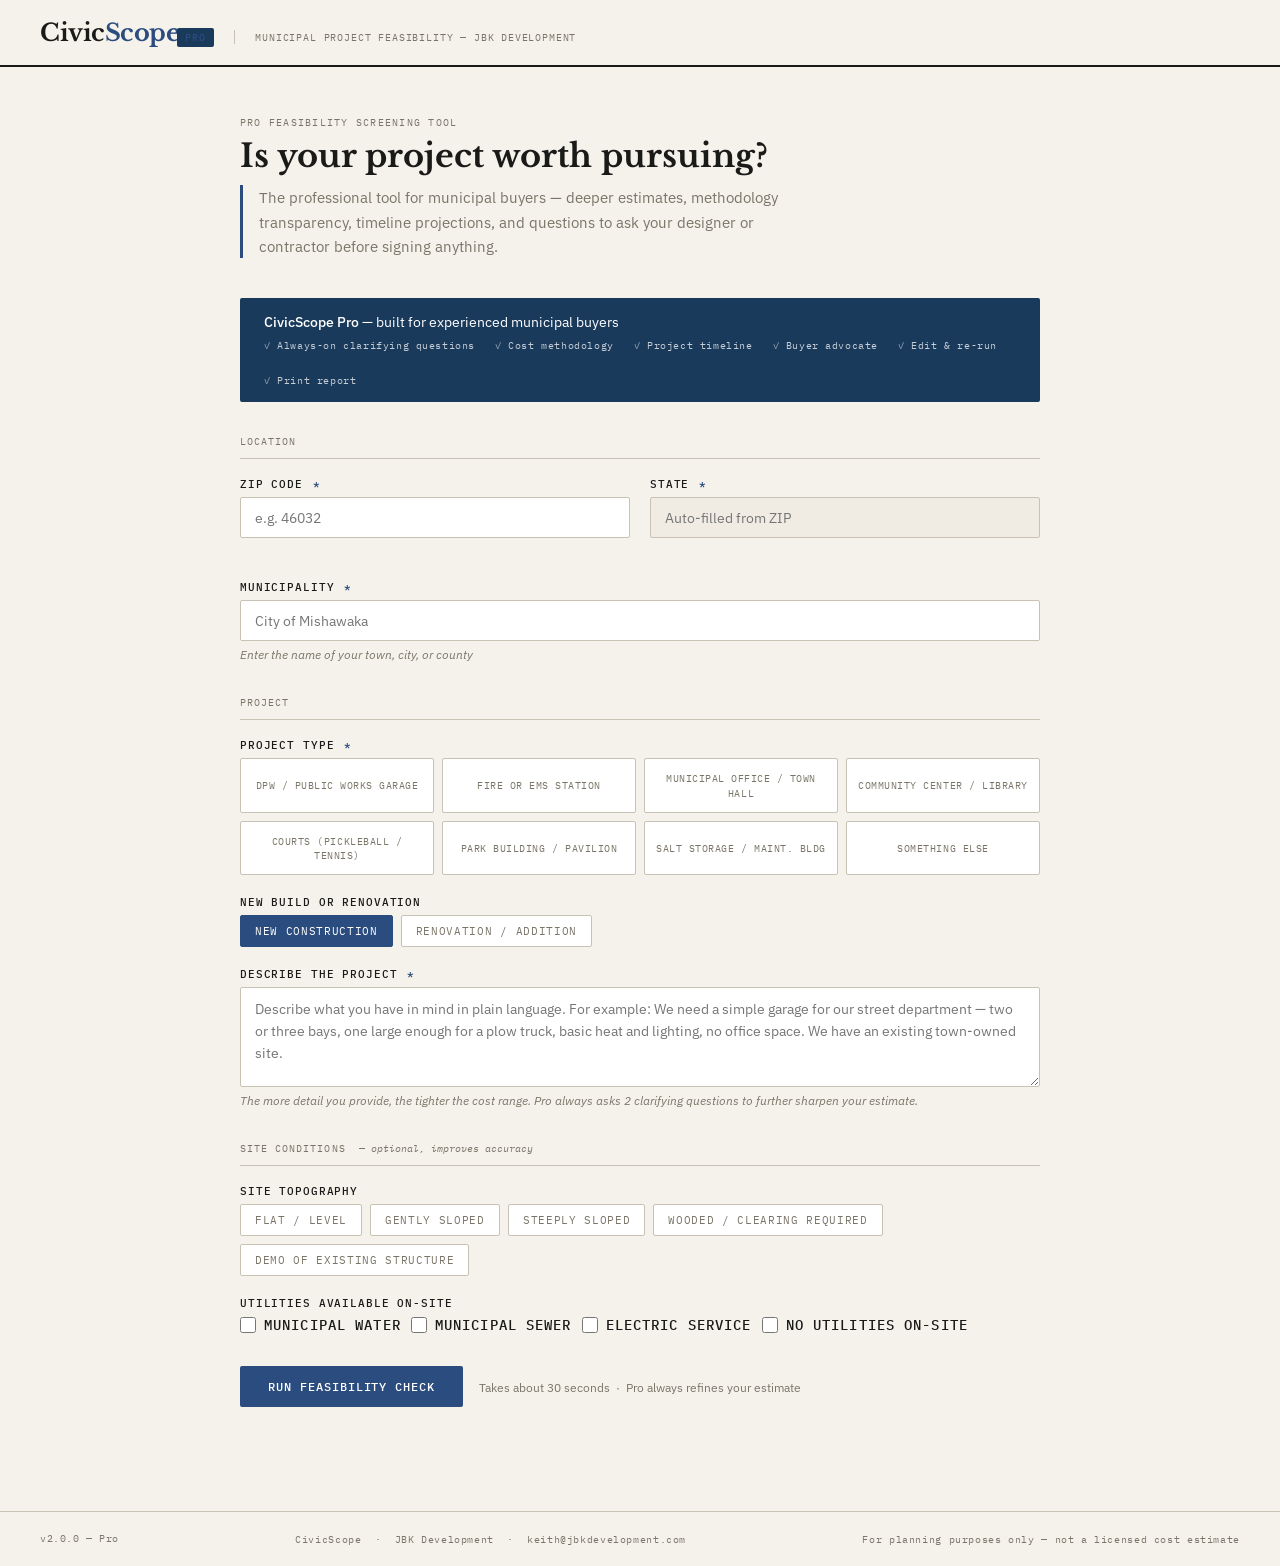
==== civicscope-pro/index.html @ d8b20e16 "v2.0.0 CivicScope Pro launch" ====
<!DOCTYPE html>
<html lang="en">
<head>
<meta charset="UTF-8">
<meta name="viewport" content="width=device-width, initial-scale=1.0">
<title>CivicScope Pro — Municipal Project Feasibility</title>
<link href="https://fonts.googleapis.com/css2?family=Libre+Baskerville:ital,wght@0,400;0,700;1,400&family=IBM+Plex+Mono:wght@400;500&family=IBM+Plex+Sans:wght@300;400;500&display=swap" rel="stylesheet">
<style>
  *, *::before, *::after { box-sizing: border-box; margin: 0; padding: 0; }
  :root {
    --ink: #1a1a18; --paper: #f5f2eb; --rule: #c8c2b4; --muted: #7a7568;
    --accent: #2b4c7e; --accent-light: #d6e4f7;
    --green: #2d6a4f; --green-light: #d8f3dc;
    --amber: #7d5a00; --amber-light: #fff3cd;
    --red: #7d2d2d; --red-light: #fde8e8;
    --pitch: #3d2b6b; --pitch-light: #ede8f8;
    --forest: #1e3d2f; --forest-light: #d8f3dc;
    --pro: #1a3a5c; --pro-light: #cce0f5;
  }

  body { font-family: 'IBM Plex Sans', sans-serif; background: var(--paper); color: var(--ink); min-height: 100vh; }

  /* ── Header ── */
  header { border-bottom: 2px solid var(--ink); padding: 18px 40px; display: flex; align-items: baseline; gap: 20px; background: var(--paper); }
  .wordmark { font-family: 'Libre Baskerville', serif; font-size: 1.5rem; font-weight: 700; letter-spacing: -0.02em; }
  .wordmark span { color: var(--accent); }
  .pro-badge { font-family: 'IBM Plex Mono', monospace; font-size: 0.6rem; letter-spacing: 0.12em; text-transform: uppercase; background: var(--pro); color: white; padding: 3px 8px; border-radius: 2px; font-weight: 500; margin-left: -8px; }
  .tagline { font-family: 'IBM Plex Mono', monospace; font-size: 0.65rem; color: var(--muted); letter-spacing: 0.08em; text-transform: uppercase; border-left: 1px solid var(--rule); padding-left: 20px; }

  /* ── Layout ── */
  main { max-width: 880px; margin: 0 auto; padding: 48px 40px 80px; }
  .page-label { font-family: 'IBM Plex Mono', monospace; font-size: 0.65rem; letter-spacing: 0.12em; text-transform: uppercase; color: var(--muted); margin-bottom: 8px; }
  h1 { font-family: 'Libre Baskerville', serif; font-size: 2rem; font-weight: 700; line-height: 1.2; margin-bottom: 10px; }
  .intro { font-size: 0.95rem; color: var(--muted); line-height: 1.6; max-width: 580px; margin-bottom: 40px; border-left: 3px solid var(--accent); padding-left: 16px; }

  /* ── Pro Banner ── */
  .pro-banner { background: var(--pro); color: white; padding: 14px 24px; margin-bottom: 32px; display: flex; align-items: center; gap: 16px; border-radius: 2px; }
  .pro-banner-text { font-size: 0.85rem; line-height: 1.5; }
  .pro-banner-text strong { font-weight: 500; }
  .pro-features-list { display: flex; gap: 20px; flex-wrap: wrap; margin-top: 6px; }
  .pro-feat { font-family: 'IBM Plex Mono', monospace; font-size: 0.62rem; letter-spacing: 0.06em; color: rgba(255,255,255,0.75); }
  .pro-feat::before { content: '✓ '; color: rgba(255,255,255,0.5); }

  /* ── Form ── */
  .form-section { margin-bottom: 32px; }
  .form-section-title { font-family: 'IBM Plex Mono', monospace; font-size: 0.65rem; letter-spacing: 0.1em; text-transform: uppercase; color: var(--muted); padding-bottom: 10px; border-bottom: 1px solid var(--rule); margin-bottom: 18px; }
  .optional-note { font-style: italic; font-weight: 400; text-transform: none; letter-spacing: 0; margin-left: 6px; }
  .form-grid { display: grid; grid-template-columns: 1fr 1fr; gap: 20px; }
  .form-grid-3 { display: grid; grid-template-columns: 1fr 1fr 1fr; gap: 20px; }
  .field { display: flex; flex-direction: column; gap: 6px; }
  .field.full { grid-column: 1 / -1; }

  label { font-family: 'IBM Plex Mono', monospace; font-size: 0.68rem; letter-spacing: 0.08em; text-transform: uppercase; color: var(--ink); font-weight: 500; }
  label .req { color: var(--accent); margin-left: 2px; }

  input[type="text"], input[type="email"], input[type="tel"], select, textarea {
    font-family: 'IBM Plex Sans', sans-serif; font-size: 0.9rem; color: var(--ink);
    background: white; border: 1.5px solid var(--rule); border-radius: 2px;
    padding: 10px 14px; outline: none; transition: border-color 0.15s; width: 100%;
  }
  input:focus, select:focus, textarea:focus { border-color: var(--accent); }
  textarea { min-height: 100px; resize: vertical; line-height: 1.55; }
  .field-hint { font-size: 0.75rem; color: var(--muted); font-style: italic; line-height: 1.4; }
  input[readonly] { background: #f0ece3; color: var(--muted); }
  .zip-row { display: flex; gap: 12px; align-items: flex-start; }
  .zip-row .field:first-child { flex: 0 0 120px; }
  .zip-row .field:last-child { flex: 1; }
  .zip-status { font-family: 'IBM Plex Mono', monospace; font-size: 0.7rem; color: var(--green); margin-top: 4px; min-height: 1em; }

  /* Toggle buttons */
  .toggle-group { display: flex; flex-wrap: wrap; gap: 8px; }
  .toggle-btn { font-family: 'IBM Plex Mono', monospace; font-size: 0.7rem; letter-spacing: 0.06em; text-transform: uppercase; background: white; color: var(--muted); border: 1.5px solid var(--rule); padding: 8px 14px; cursor: pointer; border-radius: 2px; transition: all 0.15s; }
  .toggle-btn:hover { border-color: var(--accent); color: var(--accent); }
  .toggle-btn.active { background: var(--accent); color: white; border-color: var(--accent); }

  /* Project type grid */
  .type-grid { display: grid; grid-template-columns: repeat(4, 1fr); gap: 8px; }
  .type-btn { font-family: 'IBM Plex Mono', monospace; font-size: 0.65rem; letter-spacing: 0.05em; text-transform: uppercase; background: white; color: var(--muted); border: 1.5px solid var(--rule); padding: 12px 10px; cursor: pointer; border-radius: 2px; transition: all 0.15s; text-align: center; line-height: 1.35; }
  .type-btn:hover { border-color: var(--accent); color: var(--accent); }
  .type-btn.active { background: var(--accent); color: white; border-color: var(--accent); }

  /* Checkboxes */
  .checkbox-group { display: flex; flex-wrap: wrap; gap: 10px; }
  .checkbox-item { display: flex; align-items: center; gap: 8px; font-size: 0.875rem; cursor: pointer; }
  .checkbox-item input[type="checkbox"] { width: 16px; height: 16px; cursor: pointer; accent-color: var(--accent); }

  /* Submit */
  .submit-row { display: flex; align-items: center; gap: 16px; margin-bottom: 24px; flex-wrap: wrap; }
  button.primary { font-family: 'IBM Plex Mono', monospace; font-size: 0.75rem; letter-spacing: 0.08em; text-transform: uppercase; background: var(--accent); color: white; border: none; padding: 13px 28px; cursor: pointer; border-radius: 2px; font-weight: 500; transition: background 0.15s; white-space: nowrap; }
  button.primary:hover { background: #1e3a62; }
  button.primary:disabled { background: var(--rule); cursor: not-allowed; }
  .submit-note { font-size: 0.78rem; color: var(--muted); }

  /* Loading */
  .loading-state { display: none; align-items: center; gap: 12px; padding: 20px 0; font-family: 'IBM Plex Mono', monospace; font-size: 0.75rem; color: var(--muted); letter-spacing: 0.04em; }
  .spinner { width: 18px; height: 18px; border: 2px solid var(--rule); border-top-color: var(--accent); border-radius: 50%; animation: spin 0.8s linear infinite; flex-shrink: 0; }
  @keyframes spin { to { transform: rotate(360deg); } }
  .error-block { display: none; background: var(--red-light); border-left: 3px solid var(--red); padding: 14px 18px; font-size: 0.85rem; color: var(--red); line-height: 1.5; margin-bottom: 24px; }
  .divider { border: none; border-top: 2px solid var(--ink); margin: 40px 0; }

  /* ── Results ── */
  #result { display: none; }
  .result-header { display: flex; align-items: flex-start; justify-content: space-between; margin-bottom: 20px; gap: 20px; }
  .result-title { font-family: 'Libre Baskerville', serif; font-size: 1.3rem; margin-bottom: 4px; }
  .result-meta { font-size: 0.78rem; color: var(--muted); font-family: 'IBM Plex Mono', monospace; line-height: 1.6; }
  .confidence-badge { font-family: 'IBM Plex Mono', monospace; font-size: 0.65rem; letter-spacing: 0.1em; text-transform: uppercase; padding: 5px 12px; border-radius: 2px; white-space: nowrap; font-weight: 500; flex-shrink: 0; }
  .confidence-high { background: var(--green-light); color: var(--green); }
  .confidence-moderate { background: var(--amber-light); color: var(--amber); }
  .confidence-low { background: var(--red-light); color: var(--red); }

  .result-actions { display: flex; gap: 10px; margin-bottom: 24px; flex-wrap: wrap; }
  .btn-secondary { font-family: 'IBM Plex Mono', monospace; font-size: 0.7rem; letter-spacing: 0.06em; text-transform: uppercase; background: transparent; color: var(--muted); border: 1px solid var(--rule); padding: 8px 18px; cursor: pointer; border-radius: 2px; transition: all 0.15s; }
  .btn-secondary:hover { border-color: var(--ink); color: var(--ink); }
  .btn-secondary.active { border-color: var(--accent); color: var(--accent); }

  /* Reference images */
  .images-block { margin-bottom: 24px; display: none; }
  .images-block h3 { font-family: 'IBM Plex Mono', monospace; font-size: 0.65rem; letter-spacing: 0.1em; text-transform: uppercase; color: var(--muted); margin-bottom: 12px; }
  .image-grid { display: grid; grid-template-columns: repeat(3, 1fr); gap: 10px; }
  .img-wrapper { display: flex; flex-direction: column; }
  .img-wrapper img { width: 100%; aspect-ratio: 4/3; object-fit: cover; border-radius: 2px; border: 1px solid var(--rule); background: #e8e4dc; }
  .image-caption { font-size: 0.68rem; color: var(--muted); margin-top: 5px; font-style: italic; text-align: center; }

  /* Cost range */
  .cost-range-block { background: white; border: 1.5px solid var(--rule); border-top: 4px solid var(--accent); padding: 28px 32px; margin-bottom: 24px; }
  .cost-label { font-family: 'IBM Plex Mono', monospace; font-size: 0.65rem; letter-spacing: 0.1em; text-transform: uppercase; color: var(--muted); margin-bottom: 8px; }
  .cost-range { font-family: 'Libre Baskerville', serif; font-size: 2.4rem; font-weight: 700; color: var(--ink); line-height: 1; margin-bottom: 6px; }
  .cost-midpoint { font-size: 0.85rem; color: var(--muted); }
  .cost-midpoint strong { color: var(--ink); font-weight: 500; }

  /* Narrative */
  .narrative-block { font-size: 0.9rem; line-height: 1.65; color: var(--ink); margin-bottom: 24px; padding: 20px 24px; background: var(--accent-light); border-left: 3px solid var(--accent); }

  /* Assumptions */
  .assumptions-block { background: white; border: 1.5px solid var(--rule); padding: 20px 24px; margin-bottom: 24px; }
  .block-label { font-family: 'IBM Plex Mono', monospace; font-size: 0.65rem; letter-spacing: 0.1em; text-transform: uppercase; color: var(--muted); margin-bottom: 14px; }
  .assumption-list { list-style: none; display: flex; flex-direction: column; gap: 8px; }
  .assumption-list li { font-size: 0.875rem; line-height: 1.5; padding-left: 16px; position: relative; }
  .assumption-list li::before { content: '—'; position: absolute; left: 0; color: var(--rule); }

  /* ── PRO: Methodology Block ── */
  .methodology-block { background: white; border: 1.5px solid var(--rule); border-top: 4px solid var(--pro); padding: 24px 28px; margin-bottom: 24px; }
  .methodology-block .block-label { color: var(--pro); }
  .method-grid { display: grid; grid-template-columns: 1fr 1fr; gap: 20px; margin-top: 4px; }
  .method-item { font-size: 0.85rem; line-height: 1.55; }
  .method-item-label { font-family: 'IBM Plex Mono', monospace; font-size: 0.62rem; letter-spacing: 0.08em; text-transform: uppercase; color: var(--muted); margin-bottom: 4px; }
  .method-item-value { color: var(--ink); }

  /* ── PRO: Timeline Block ── */
  .timeline-block { background: white; border: 1.5px solid var(--rule); border-top: 4px solid var(--pitch); padding: 28px 32px; margin-bottom: 24px; }
  .timeline-block .block-label { color: var(--pitch); }
  .timeline-phases { display: flex; flex-direction: column; gap: 0; margin-top: 4px; }
  .timeline-phase { display: grid; grid-template-columns: 180px 1fr; gap: 20px; padding: 16px 0; border-bottom: 1px solid var(--rule); align-items: start; }
  .timeline-phase:last-child { border-bottom: none; }
  .phase-label { font-family: 'IBM Plex Mono', monospace; font-size: 0.68rem; letter-spacing: 0.06em; text-transform: uppercase; color: var(--pitch); font-weight: 500; }
  .phase-duration { font-family: 'Libre Baskerville', serif; font-size: 1.1rem; font-weight: 700; color: var(--ink); margin-bottom: 4px; }
  .phase-notes { font-size: 0.82rem; color: var(--muted); line-height: 1.5; }
  .timeline-total { background: var(--pitch-light); padding: 14px 20px; margin-top: 16px; display: flex; justify-content: space-between; align-items: center; }
  .timeline-total-label { font-family: 'IBM Plex Mono', monospace; font-size: 0.65rem; letter-spacing: 0.1em; text-transform: uppercase; color: var(--pitch); }
  .timeline-total-value { font-family: 'Libre Baskerville', serif; font-size: 1.1rem; font-weight: 700; color: var(--pitch); }
  .timeline-flag { font-size: 0.78rem; color: var(--amber); background: var(--amber-light); padding: 8px 12px; margin-top: 10px; border-left: 3px solid var(--amber); line-height: 1.5; }
  .section-loading { display: flex; align-items: center; gap: 10px; font-family: 'IBM Plex Mono', monospace; font-size: 0.75rem; color: var(--muted); padding: 8px 0; }

  /* ── PRO: Buyer Advocate Block ── */
  .advocate-block { background: white; border: 1.5px solid var(--rule); border-top: 4px solid var(--forest); padding: 28px 32px; margin-bottom: 24px; }
  .advocate-block .block-label { color: var(--forest); }
  .advocate-intro { font-size: 0.82rem; color: var(--muted); line-height: 1.55; margin-bottom: 20px; font-style: italic; }
  .advocate-section { margin-bottom: 22px; }
  .advocate-section:last-child { margin-bottom: 0; }
  .advocate-section-label { font-family: 'IBM Plex Mono', monospace; font-size: 0.62rem; letter-spacing: 0.1em; text-transform: uppercase; color: var(--muted); padding-bottom: 7px; border-bottom: 1px solid var(--rule); margin-bottom: 12px; }
  .advocate-questions { list-style: none; display: flex; flex-direction: column; gap: 10px; }
  .advocate-questions li { font-size: 0.875rem; line-height: 1.55; padding-left: 20px; position: relative; color: var(--ink); }
  .advocate-questions li::before { content: '→'; position: absolute; left: 0; color: var(--forest); font-size: 0.8rem; top: 1px; }
  .redflags-list { list-style: none; display: flex; flex-direction: column; gap: 10px; }
  .redflags-list li { font-size: 0.875rem; line-height: 1.55; padding-left: 20px; position: relative; color: var(--red); }
  .redflags-list li::before { content: '⚠'; position: absolute; left: 0; font-size: 0.75rem; top: 2px; }

  /* Council Briefing Guide */
  .briefing-block { background: white; border: 1.5px solid var(--rule); border-top: 4px solid var(--pitch); padding: 28px 32px; margin-bottom: 24px; }
  .briefing-block > .block-label { color: var(--pitch); }
  .briefing-intro { font-size: 0.78rem; color: var(--muted); font-style: italic; margin-bottom: 20px; }
  .briefing-section { margin-bottom: 22px; }
  .briefing-section:last-child { margin-bottom: 0; }
  .briefing-section-label { font-family: 'IBM Plex Mono', monospace; font-size: 0.62rem; letter-spacing: 0.1em; text-transform: uppercase; color: var(--muted); padding-bottom: 7px; border-bottom: 1px solid var(--rule); margin-bottom: 12px; }
  .opening-quote { font-size: 0.95rem; font-style: italic; color: var(--pitch); line-height: 1.55; }
  .pitch-points { list-style: none; display: flex; flex-direction: column; gap: 10px; }
  .pitch-points li { font-size: 0.875rem; line-height: 1.55; padding-left: 18px; position: relative; }
  .pitch-points li::before { content: '→'; position: absolute; left: 0; color: var(--pitch); font-size: 0.8rem; top: 1px; }
  .qa-item { margin-bottom: 14px; }
  .qa-item:last-child { margin-bottom: 0; }
  .qa-q { font-size: 0.82rem; font-weight: 500; color: var(--ink); margin-bottom: 5px; }
  .qa-a { font-size: 0.875rem; color: var(--muted); padding-left: 14px; border-left: 2px solid var(--rule); line-height: 1.55; }
  .recommended-ask { font-size: 0.875rem; background: var(--pitch-light); padding: 14px 16px; border-left: 3px solid var(--pitch); line-height: 1.6; }

  /* Procurement Comparison */
  .procurement-block { margin-bottom: 24px; }
  .proc-header { background: var(--forest); padding: 20px 28px; }
  .proc-header h3 { font-family: 'Libre Baskerville', serif; font-size: 1.1rem; color: white; margin-bottom: 4px; }
  .proc-header p { font-size: 0.8rem; color: rgba(255,255,255,0.65); font-family: 'IBM Plex Mono', monospace; letter-spacing: 0.03em; }
  .proc-paths { display: grid; grid-template-columns: 1fr 1fr; border: 1.5px solid var(--rule); border-top: none; }
  .proc-path { padding: 24px; }
  .proc-path.traditional { background: var(--red-light); border-right: 1px solid var(--rule); }
  .proc-path.bot { background: var(--forest-light); }
  .proc-path-label { font-family: 'IBM Plex Mono', monospace; font-size: 0.62rem; letter-spacing: 0.1em; text-transform: uppercase; font-weight: 500; margin-bottom: 10px; padding: 4px 10px; display: inline-block; border-radius: 2px; }
  .proc-path.traditional .proc-path-label { background: var(--red); color: white; }
  .proc-path.bot .proc-path-label { background: var(--forest); color: white; }
  .proc-path h4 { font-family: 'Libre Baskerville', serif; font-size: 1rem; margin-bottom: 14px; }
  .proc-path.traditional h4 { color: var(--red); }
  .proc-path.bot h4 { color: var(--forest); }
  .proc-steps { list-style: none; display: flex; flex-direction: column; gap: 10px; margin-bottom: 16px; }
  .proc-steps li { font-size: 0.85rem; line-height: 1.5; padding-left: 20px; position: relative; }
  .proc-path.traditional .proc-steps li::before { content: '✕'; position: absolute; left: 0; color: var(--red); font-size: 0.75rem; top: 2px; }
  .proc-path.bot .proc-steps li::before { content: '✓'; position: absolute; left: 0; color: var(--forest); font-size: 0.8rem; top: 1px; font-weight: bold; }
  .proc-callout { font-family: 'IBM Plex Mono', monospace; font-size: 0.75rem; padding: 10px 14px; border-radius: 2px; line-height: 1.5; }
  .proc-path.traditional .proc-callout { background: rgba(125,45,45,0.1); color: var(--red); border-left: 3px solid var(--red); }
  .proc-path.bot .proc-callout { background: rgba(30,61,47,0.1); color: var(--forest); border-left: 3px solid var(--forest); }

  /* ── PRO: Edit & Re-run Banner ── */
  .edit-banner { background: var(--pro-light); border: 1.5px solid var(--pro); padding: 14px 20px; margin-bottom: 24px; display: flex; align-items: center; justify-content: space-between; gap: 16px; }
  .edit-banner-text { font-size: 0.85rem; color: var(--pro); }
  .edit-banner-text strong { font-weight: 500; }
  .btn-edit { font-family: 'IBM Plex Mono', monospace; font-size: 0.7rem; letter-spacing: 0.06em; text-transform: uppercase; background: var(--pro); color: white; border: none; padding: 8px 18px; cursor: pointer; border-radius: 2px; white-space: nowrap; }
  .btn-edit:hover { background: #122d4a; }

  /* CTA */
  .cta-block { background: var(--ink); padding: 32px; margin-bottom: 24px; display: flex; align-items: center; justify-content: space-between; gap: 24px; }
  .cta-text h4 { font-family: 'Libre Baskerville', serif; font-size: 1.1rem; color: white; margin-bottom: 6px; }
  .cta-text p { font-size: 0.85rem; color: rgba(255,255,255,0.65); line-height: 1.55; max-width: 440px; }
  .cta-action { flex-shrink: 0; text-align: center; }
  .cta-name { font-family: 'Libre Baskerville', serif; font-size: 1rem; color: white; margin-bottom: 2px; }
  .cta-company { font-family: 'IBM Plex Mono', monospace; font-size: 0.65rem; color: rgba(255,255,255,0.5); letter-spacing: 0.08em; text-transform: uppercase; margin-bottom: 14px; }
  .cta-btn { font-family: 'IBM Plex Mono', monospace; font-size: 0.75rem; letter-spacing: 0.06em; text-transform: uppercase; background: white; color: var(--ink); border: none; padding: 12px 24px; cursor: pointer; border-radius: 2px; text-decoration: none; display: inline-block; font-weight: 500; transition: background 0.15s; }
  .cta-btn:hover { background: #e8e4dc; }

  /* Disclaimer */
  .disclaimer { font-size: 0.72rem; color: var(--muted); line-height: 1.5; border-top: 1px solid var(--rule); padding-top: 16px; font-style: italic; margin-bottom: 24px; }

  /* Clarifying Questions Modal */
  .clarify-overlay { position: fixed; inset: 0; background: rgba(26,26,24,0.6); z-index: 1000; display: flex; align-items: center; justify-content: center; padding: 20px; backdrop-filter: blur(2px); }
  .clarify-modal { background: var(--paper); border: 2px solid var(--ink); max-width: 560px; width: 100%; padding: 36px; position: relative; }
  .clarify-eyebrow { font-family: 'IBM Plex Mono', monospace; font-size: 0.62rem; letter-spacing: 0.12em; text-transform: uppercase; color: var(--pro); margin-bottom: 10px; }
  .clarify-title { font-family: 'Libre Baskerville', serif; font-size: 1.2rem; font-weight: 700; margin-bottom: 8px; }
  .clarify-subtitle { font-size: 0.85rem; color: var(--muted); line-height: 1.55; margin-bottom: 28px; }
  .clarify-questions { display: flex; flex-direction: column; gap: 20px; margin-bottom: 28px; }
  .clarify-q { display: flex; flex-direction: column; gap: 7px; }
  .clarify-q label { font-family: 'IBM Plex Mono', monospace; font-size: 0.7rem; letter-spacing: 0.07em; text-transform: uppercase; color: var(--ink); font-weight: 500; }
  .clarify-q textarea { font-family: 'IBM Plex Sans', sans-serif; font-size: 0.9rem; color: var(--ink); background: white; border: 1.5px solid var(--rule); border-radius: 2px; padding: 10px 14px; outline: none; transition: border-color 0.15s; width: 100%; resize: vertical; min-height: 64px; }
  .clarify-q textarea:focus { border-color: var(--accent); }
  .clarify-actions { display: flex; align-items: center; gap: 16px; flex-wrap: wrap; }
  .clarify-hint { font-size: 0.75rem; color: var(--muted); font-style: italic; }
  .clarify-pro-note { font-family: 'IBM Plex Mono', monospace; font-size: 0.65rem; color: var(--pro); letter-spacing: 0.04em; margin-bottom: 20px; padding: 8px 12px; background: var(--pro-light); border-left: 3px solid var(--pro); }

  /* Footer */
  footer { border-top: 1px solid var(--rule); padding: 20px 40px; font-family: 'IBM Plex Mono', monospace; font-size: 0.65rem; color: var(--muted); letter-spacing: 0.06em; display: flex; justify-content: space-between; }

  /* Responsive */
  @media (max-width: 640px) {
    main { padding: 32px 20px 60px; }
    header { padding: 16px 20px; flex-direction: column; gap: 6px; }
    .form-grid, .form-grid-3 { grid-template-columns: 1fr; }
    .type-grid { grid-template-columns: repeat(2, 1fr); }
    .image-grid { grid-template-columns: repeat(2, 1fr); }
    .proc-paths { grid-template-columns: 1fr; }
    .proc-path.traditional { border-right: none; border-bottom: 1px solid var(--rule); }
    .cta-block { flex-direction: column; text-align: center; }
    .cta-text p { max-width: 100%; }
    .cost-range { font-size: 1.8rem; }
    footer { flex-direction: column; gap: 8px; padding: 16px 20px; }
    .method-grid { grid-template-columns: 1fr; }
    .timeline-phase { grid-template-columns: 1fr; gap: 4px; }
    .edit-banner { flex-direction: column; align-items: flex-start; }
    .pro-features-list { gap: 10px; }
  }

  @media print {
    header .tagline, .form-section, h1, .intro, .page-label, .submit-row,
    .loading-state, .result-actions, .pro-banner, footer, .edit-banner { display: none !important; }
    main { padding: 0; }
    body { background: white; }
    #result { display: block !important; }
    .cta-block { background: #f5f5f5 !important; }
    .proc-header { background: #2d4a3a !important; }
  }
</style>
</head>
<body>

<header>
  <div class="wordmark">Civic<span>Scope</span> <span class="pro-badge">Pro</span></div>
  <div class="tagline">Municipal Project Feasibility — JBK Development</div>
</header>

<main>
  <div class="page-label">Pro Feasibility Screening Tool</div>
  <h1>Is your project worth pursuing?</h1>
  <p class="intro">The professional tool for municipal buyers — deeper estimates, methodology transparency, timeline projections, and questions to ask your designer or contractor before signing anything.</p>

  <!-- Pro Feature Banner -->
  <div class="pro-banner">
    <div class="pro-banner-text">
      <strong>CivicScope Pro</strong> — built for experienced municipal buyers
      <div class="pro-features-list">
        <span class="pro-feat">Always-on clarifying questions</span>
        <span class="pro-feat">Cost methodology</span>
        <span class="pro-feat">Project timeline</span>
        <span class="pro-feat">Buyer advocate</span>
        <span class="pro-feat">Edit &amp; re-run</span>
        <span class="pro-feat">Print report</span>
      </div>
    </div>
  </div>

  <!-- ── SECTION 1: Location ── -->
  <div class="form-section">
    <div class="form-section-title">Location</div>
    <div class="form-grid">
      <div class="field">
        <label>ZIP Code <span class="req">*</span></label>
        <input type="text" id="zip" placeholder="e.g. 46032" maxlength="5" oninput="if(this.value.length===5) handleZip(this.value)" />
        <div class="zip-status" id="zipStatus"></div>
      </div>
      <div class="field">
        <label>State <span class="req">*</span></label>
        <input type="text" id="state" placeholder="Auto-filled from ZIP" readonly />
      </div>
      <div class="field full">
        <label>Municipality <span class="req">*</span></label>
        <input type="text" id="location" placeholder="City of Mishawaka" />
        <div class="field-hint">Enter the name of your town, city, or county</div>
      </div>
    </div>
  </div>

  <!-- ── SECTION 2: Project ── -->
  <div class="form-section">
    <div class="form-section-title">Project</div>
    <div class="field full" style="margin-bottom: 20px;">
      <label>Project Type <span class="req">*</span></label>
      <div class="type-grid">
        <button class="type-btn" data-type="DPW / Public Works Garage" data-search="public works garage municipal">DPW / Public Works Garage</button>
        <button class="type-btn" data-type="Fire or EMS Station" data-search="fire station municipal building">Fire or EMS Station</button>
        <button class="type-btn" data-type="Municipal Office / Town Hall" data-search="town hall municipal office building">Municipal Office / Town Hall</button>
        <button class="type-btn" data-type="Community Center or Library" data-search="community center library municipal">Community Center / Library</button>
        <button class="type-btn" data-type="Courts (Pickleball / Tennis / Basketball)" data-search="pickleball tennis courts municipal park">Courts (Pickleball / Tennis)</button>
        <button class="type-btn" data-type="Park Building (Restroom / Pavilion / Shelter)" data-search="park pavilion restroom shelter municipal">Park Building / Pavilion</button>
        <button class="type-btn" data-type="Salt Storage / Maintenance Building" data-search="salt storage building municipal dpw">Salt Storage / Maint. Bldg</button>
        <button class="type-btn" data-type="Something Else" data-search="municipal building construction">Something Else</button>
      </div>
      <input type="hidden" id="projectType" value="" />
      <input type="hidden" id="imageSearch" value="" />
    </div>

    <div class="field full" style="margin-bottom: 20px;">
      <label>New Build or Renovation</label>
      <div class="toggle-group" id="buildTypeGroup">
        <button class="toggle-btn active" data-val="New construction">New Construction</button>
        <button class="toggle-btn" data-val="Renovation / addition to existing structure">Renovation / Addition</button>
      </div>
      <input type="hidden" id="buildType" value="New construction" />
    </div>

    <div class="field full">
      <label>Describe the Project <span class="req">*</span></label>
      <textarea id="scope" placeholder="Describe what you have in mind in plain language. For example: We need a simple garage for our street department — two or three bays, one large enough for a plow truck, basic heat and lighting, no office space. We have an existing town-owned site."></textarea>
      <div class="field-hint">The more detail you provide, the tighter the cost range. Pro always asks 2 clarifying questions to further sharpen your estimate.</div>
    </div>
  </div>

  <!-- ── SECTION 3: Site Conditions ── -->
  <div class="form-section">
    <div class="form-section-title">Site Conditions <span class="optional-note">— optional, improves accuracy</span></div>
    <div class="form-grid">
      <div class="field full">
        <label>Site Topography</label>
        <div class="toggle-group" id="topoGroup">
          <button class="toggle-btn" data-val="Flat / level site">Flat / Level</button>
          <button class="toggle-btn" data-val="Gently sloped">Gently Sloped</button>
          <button class="toggle-btn" data-val="Steeply sloped">Steeply Sloped</button>
          <button class="toggle-btn" data-val="Wooded / clearing required">Wooded / Clearing Required</button>
          <button class="toggle-btn" data-val="Existing structure requires demolition">Demo of Existing Structure</button>
        </div>
        <input type="hidden" id="topography" value="" />
      </div>
      <div class="field full">
        <label>Utilities Available On-Site</label>
        <div class="checkbox-group">
          <label class="checkbox-item"><input type="checkbox" id="util-water" value="Municipal water"> Municipal Water</label>
          <label class="checkbox-item"><input type="checkbox" id="util-sewer" value="Municipal sewer"> Municipal Sewer</label>
          <label class="checkbox-item"><input type="checkbox" id="util-electric" value="Electric service"> Electric Service</label>
          <label class="checkbox-item"><input type="checkbox" id="util-none" value="No utilities on site"> No Utilities On-Site</label>
        </div>
      </div>
    </div>
  </div>

  <div class="submit-row">
    <button class="primary" id="submitBtn" onclick="runFeasibility()">Run Feasibility Check</button>
    <div class="submit-note">Takes about 30 seconds &nbsp;·&nbsp; Pro always refines your estimate</div>
  </div>

  <div class="loading-state" id="loading">
    <div class="spinner"></div>
    <span id="loadingMsg">Analyzing regional cost data and project parameters...</span>
  </div>
  <div class="error-block" id="errorBlock"></div>

  <hr class="divider" id="resultDivider" style="display:none">

  <!-- ── RESULTS ── -->
  <div id="result">

    <div class="result-header">
      <div>
        <div class="result-title" id="resultTitle">Preliminary Feasibility Indicator</div>
        <div class="result-meta" id="resultMeta"></div>
      </div>
      <div class="confidence-badge" id="confidenceBadge"></div>
    </div>

    <!-- Pro action row -->
    <div class="result-actions">
      <button class="btn-secondary" onclick="window.print()">↓ Print / Save as PDF</button>
      <button class="btn-secondary" id="editBtn" onclick="editAndRerun()">✎ Edit Inputs &amp; Re-run</button>
    </div>

    <!-- Edit & Re-run Banner (shown after first run) -->
    <div class="edit-banner" id="editBanner" style="display:none">
      <div class="edit-banner-text"><strong>Editing your inputs.</strong> Change anything and re-run to see how it affects the estimate.</div>
      <button class="btn-edit" onclick="rerunFromEdit()">Re-run Estimate</button>
    </div>

    <!-- Reference Images -->
    <div class="images-block" id="imagesBlock">
      <h3>Reference Projects — Similar Construction Type</h3>
      <div class="image-grid" id="imageGrid"></div>
      <div class="field-hint" style="margin-top:8px;">Visual reference only — example projects of similar type and scale.</div>
    </div>

    <!-- Cost Range -->
    <div class="cost-range-block">
      <div class="cost-label">Estimated Project Cost Range</div>
      <div class="cost-range" id="costRange">—</div>
      <div class="cost-midpoint" id="costMidpoint"></div>
    </div>

    <!-- Narrative -->
    <div class="narrative-block" id="narrativeBlock"></div>

    <!-- Assumptions -->
    <div class="assumptions-block">
      <div class="block-label">Assumptions Behind This Estimate</div>
      <ul class="assumption-list" id="assumptionList"></ul>
    </div>

    <!-- PRO: Cost Methodology -->
    <div class="methodology-block">
      <div class="block-label">How This Estimate Was Built — Pro</div>
      <div id="methodologyContent">
        <div class="section-loading">
          <div class="spinner" style="border-top-color:var(--pro);"></div>
          Building cost methodology...
        </div>
      </div>
    </div>

    <!-- PRO: Project Timeline -->
    <div class="timeline-block">
      <div class="block-label">Estimated Project Timeline</div>
      <p class="briefing-intro" style="margin-top:4px;">From today through construction completion — with regional notes for your state.</p>
      <div id="timelineContent">
        <div class="section-loading">
          <div class="spinner" style="border-top-color:var(--pitch);"></div>
          Estimating project timeline...
        </div>
      </div>
    </div>

    <!-- Council Briefing Guide -->
    <div class="briefing-block">
      <div class="block-label">Council Briefing Guide</div>
      <p class="briefing-intro">AI-generated talking points tailored to your project. Review and edit before using.</p>
      <div id="briefingContent">
        <div class="section-loading">
          <div class="spinner" style="border-top-color:var(--pitch);"></div>
          Drafting your council briefing guide...
        </div>
      </div>
    </div>

    <!-- PRO: Buyer Advocate -->
    <div class="advocate-block">
      <div class="block-label">Buyer Advocate — Questions to Ask &amp; Red Flags to Watch</div>
      <p class="advocate-intro">Pro users get a municipal buyer's advocate perspective — questions to ask designers and contractors before committing, and warning signs of scope creep or fee inflation.</p>
      <div id="advocateContent">
        <div class="section-loading">
          <div class="spinner" style="border-top-color:var(--forest);"></div>
          Building your buyer advocate guide...
        </div>
      </div>
    </div>

    <!-- Procurement Comparison -->
    <div class="procurement-block">
      <div class="proc-header">
        <h3>Understanding Your Path to Getting This Built</h3>
        <p>The procurement path you choose affects your total cost, your timeline, and how much risk your municipality carries</p>
      </div>
      <div class="proc-paths">
        <div class="proc-path traditional">
          <div class="proc-path-label">Traditional Path</div>
          <h4>Plan-Spec-Low Bid</h4>
          <ul class="proc-steps">
            <li>Design and engineering fees paid <strong>before any commitment</strong> — typically 8–12% of project cost spent before a shovel hits the ground</li>
            <li>Public bid advertising required — <strong>12–18 months</strong> from design start to groundbreaking</li>
            <li>Legally required to accept the <strong>lowest bidder</strong> regardless of track record or fit</li>
            <li>Change orders average <strong>11% cost growth</strong> after award on public low-bid projects</li>
            <li>If bids exceed budget, design fees are <strong>spent with nothing to show</strong></li>
          </ul>
          <div class="proc-callout" id="tradCallout">On a project in this range, design fees and change order risk can add significantly to your final cost.</div>
        </div>
        <div class="proc-path bot">
          <div class="proc-path-label">Alternative Path</div>
          <h4>Build-Operate-Transfer (BOT) / P3</h4>
          <ul class="proc-steps">
            <li><strong>No upfront design spend.</strong> Receive a Guaranteed Maximum Price before committing to design dollars</li>
            <li>Design and contractor teams engaged together <strong>from day one</strong> — maximizing value engineering before costs are locked</li>
            <li>In Indiana, BOT statute allows GMP procurement — <strong>no low-bid requirement</strong></li>
            <li><strong>No change orders</strong> — cost overrun risk stays with the developer, not your municipality</li>
            <li>Privately delivered — <strong>reduced administrative burden</strong> on municipal staff throughout the project</li>
          </ul>
          <div class="proc-callout">Developer fee ~4% of project cost. No change orders. Budget certainty from day one.</div>
        </div>
      </div>
    </div>

    <!-- CTA -->
    <div class="cta-block">
      <div class="cta-text">
        <h4>Ready to explore how to deliver this project?</h4>
        <p>JBK Development helps Indiana and Michigan municipalities evaluate feasibility and structure projects from concept through construction — often avoiding the risks of the traditional design&#8211;bid&#8211;build process.</p>
      </div>
      <div class="cta-action">
        <div class="cta-name">Keith Plummer</div>
        <div class="cta-company">JBK Development</div>
        <a href="mailto:keith@jbkdevelopment.com" class="cta-btn">Start a Conversation →</a>
      </div>
    </div>

    <p class="disclaimer">
      This is a preliminary feasibility indicator only, not a formal cost estimate. It is intended to support early internal go/no-go decisions and should not be used for budgeting, procurement, or council appropriations without professional verification. Actual costs depend on site conditions, design requirements, local labor markets, and material prices at time of bid. CivicScope is a tool of JBK Development.
    </p>

  </div><!-- /#result -->

  <!-- ── CLARIFYING QUESTIONS MODAL ── -->
  <div class="clarify-overlay" id="clarifyOverlay" style="display:none">
    <div class="clarify-modal">
      <div class="clarify-eyebrow">Pro — Estimate Refinement</div>
      <div class="clarify-title" id="clarifyTitle">Two questions to sharpen your estimate</div>
      <div class="clarify-pro-note">Pro always asks these questions — they're the fastest way to move from a wide range to a defensible number.</div>
      <div class="clarify-subtitle" id="clarifySubtitle">Your description gives us a solid starting point. These answers will narrow the cost range and improve your confidence level.</div>
      <div class="clarify-questions" id="clarifyQuestions"></div>
      <div class="clarify-actions">
        <button class="primary" onclick="submitClarifications()">Sharpen My Estimate</button>
        <span class="clarify-hint">Takes 30 seconds</span>
      </div>
    </div>
  </div>

</main>

<footer>
  <span style="font-family:'IBM Plex Mono',monospace;font-size:0.6rem;color:var(--muted);letter-spacing:0.06em;">v2.0.0 — Pro</span>
  <span>CivicScope &nbsp;·&nbsp; JBK Development &nbsp;·&nbsp; keith@jbkdevelopment.com</span>
  <span>For planning purposes only — not a licensed cost estimate</span>
</footer>

<script>
// ── Session & Data Capture ───────────────────────────────────────────
let _sessionId = null;
let _runId = null;

async function logAction(action, data) {
  try {
    const r = await fetch('/api/log', {
      method: 'POST',
      headers: { 'Content-Type': 'application/json' },
      body: JSON.stringify({ action, data })
    });
    return await r.json();
  } catch (e) { return null; }
}

async function initSession() {
  const result = await logAction('create_session', {
    referrer: document.referrer || null,
    userAgent: navigator.userAgent,
    product: 'pro'
  });
  if (result && result.session_id) _sessionId = result.session_id;
}
initSession();

// ── Clarifying Questions ─────────────────────────────────────────────
let _clarifyQuestions = [];
let _pendingRunData = null;

function showClarifyModal(questions) {
  _clarifyQuestions = questions;
  const container = document.getElementById('clarifyQuestions');
  container.innerHTML = '';
  questions.forEach(q => {
    const div = document.createElement('div');
    div.className = 'clarify-q';
    div.innerHTML = `<label>${q.label}</label><textarea id="clarify_${q.id}" placeholder="${q.placeholder}" rows="2"></textarea>`;
    container.appendChild(div);
  });
  document.getElementById('clarifyOverlay').style.display = 'flex';
}

async function submitClarifications() {
  if (!_pendingRunData) return;
  const answers = _clarifyQuestions.map(q => {
    const val = document.getElementById('clarify_' + q.id)?.value?.trim();
    return val ? `${q.label}: ${val}` : null;
  }).filter(Boolean);
  document.getElementById('clarifyOverlay').style.display = 'none';
  if (answers.length > 0) {
    _pendingRunData.scope = _pendingRunData.scope + '\n\nAdditional details: ' + answers.join('. ');
  }
  await executeRun(_pendingRunData);
}

// ── ZIP Code lookup ──────────────────────────────────────────────────
async function handleZip(zip) {
  if (zip.length !== 5) return;
  try {
    const resp = await fetch(`https://api.zippopotam.us/us/${zip}`);
    if (!resp.ok) throw new Error('Not found');
    const data = await resp.json();
    const place = data.places[0];
    document.getElementById('state').value = place['state'];
    document.getElementById('zipStatus').textContent = `✓ ${place['place name']}, ${place['state abbreviation']}`;
    document.getElementById('zipStatus').style.color = 'var(--green)';
  } catch {
    document.getElementById('zipStatus').textContent = 'ZIP not found — enter state manually';
    document.getElementById('zipStatus').style.color = 'var(--amber)';
    document.getElementById('state').removeAttribute('readonly');
  }
}

// ── Toggle groups ────────────────────────────────────────────────────
document.querySelectorAll('.type-btn').forEach(btn => {
  btn.addEventListener('click', () => {
    document.querySelectorAll('.type-btn').forEach(b => b.classList.remove('active'));
    btn.classList.add('active');
    document.getElementById('projectType').value = btn.dataset.type;
    document.getElementById('imageSearch').value = btn.dataset.search;
  });
});

document.querySelectorAll('#buildTypeGroup .toggle-btn').forEach(btn => {
  btn.addEventListener('click', () => {
    document.querySelectorAll('#buildTypeGroup .toggle-btn').forEach(b => b.classList.remove('active'));
    btn.classList.add('active');
    document.getElementById('buildType').value = btn.dataset.val;
  });
});

document.querySelectorAll('#topoGroup .toggle-btn').forEach(btn => {
  btn.addEventListener('click', () => {
    document.querySelectorAll('#topoGroup .toggle-btn').forEach(b => b.classList.remove('active'));
    btn.classList.add('active');
    document.getElementById('topography').value = btn.dataset.val;
  });
});

// ── Helpers ──────────────────────────────────────────────────────────
function formatCurrency(n) {
  if (n >= 1000000) return '$' + (n / 1000000).toFixed(2).replace(/\.?0+$/, '') + 'M';
  return '$' + n.toLocaleString('en-US');
}

function getUtilities() {
  const vals = ['util-water','util-sewer','util-electric','util-none']
    .filter(id => document.getElementById(id).checked)
    .map(id => document.getElementById(id).value);
  return vals.length ? vals.join(', ') : 'Not specified';
}

function loadImages(searchQuery) {
  const grid = document.getElementById('imageGrid');
  const block = document.getElementById('imagesBlock');
  grid.innerHTML = '';
  const terms = [
    encodeURIComponent(searchQuery),
    encodeURIComponent(searchQuery.split(' ').slice(0,4).join(' ') + ' building'),
    encodeURIComponent(searchQuery.split(' ').slice(0,3).join(' ') + ' architecture')
  ];
  terms.forEach((kw, i) => {
    const wrap = document.createElement('div');
    wrap.className = 'img-wrapper';
    const img = document.createElement('img');
    img.src = `https://source.unsplash.com/400x300/?${kw}&sig=${Date.now()+i}`;
    img.alt = 'Reference project';
    img.onerror = () => { wrap.style.display = 'none'; };
    const cap = document.createElement('div');
    cap.className = 'image-caption';
    cap.textContent = 'Reference only — similar project type';
    wrap.appendChild(img);
    wrap.appendChild(cap);
    grid.appendChild(wrap);
  });
  block.style.display = 'block';
}

function updateProcCallout(low, high) {
  const designLow = formatCurrency(Math.round(low * 0.08));
  const designHigh = formatCurrency(Math.round(high * 0.12));
  const changeRisk = formatCurrency(Math.round(((low + high) / 2) * 0.11));
  document.getElementById('tradCallout').textContent =
    `On a project in this range: design fees ${designLow}–${designHigh} before commitment, plus ~${changeRisk} in estimated change order exposure after low-bid award.`;
}

// ── API calls ─────────────────────────────────────────────────────────
async function callClaude(prompt) {
  const resp = await fetch('/api/claude', {
    method: 'POST',
    headers: { 'Content-Type': 'application/json' },
    body: JSON.stringify({
      model: 'claude-sonnet-4-20250514',
      max_tokens: 1200,
      messages: [{ role: 'user', content: prompt }]
    })
  });
  const data = await resp.json();
  const text = data.content.map(i => i.text || '').join('');
  return JSON.parse(text.replace(/```json|```/g, '').trim());
}

async function callClaudeRaw(prompt, maxTokens = 800) {
  const resp = await fetch('/api/claude', {
    method: 'POST',
    headers: { 'Content-Type': 'application/json' },
    body: JSON.stringify({
      model: 'claude-sonnet-4-20250514',
      max_tokens: maxTokens,
      messages: [{ role: 'user', content: prompt }]
    })
  });
  const data = await resp.json();
  const text = data.content.map(i => i.text || '').join('');
  return JSON.parse(text.replace(/```json|```/g, '').trim());
}

// ── Edit & Re-run ────────────────────────────────────────────────────
function editAndRerun() {
  // Scroll back to form, show edit banner in results
  document.querySelector('main').scrollIntoView({ behavior: 'smooth', block: 'start' });
  document.getElementById('editBanner').style.display = 'flex';
  document.getElementById('editBtn').classList.add('active');
  document.getElementById('submitBtn').style.display = 'none';
}

function rerunFromEdit() {
  document.getElementById('editBanner').style.display = 'none';
  document.getElementById('editBtn').classList.remove('active');
  document.getElementById('submitBtn').style.display = 'inline-block';
  runFeasibility();
}

// ── Main feasibility run ─────────────────────────────────────────────
async function runFeasibility() {
  const zip      = document.getElementById('zip').value.trim();
  const location = document.getElementById('location').value.trim();
  const state    = document.getElementById('state').value.trim();
  const type     = document.getElementById('projectType').value;
  const buildType = document.getElementById('buildType').value;
  const scope    = document.getElementById('scope').value.trim();
  const topo     = document.getElementById('topography').value;
  const utils    = getUtilities();
  const imgSearch = document.getElementById('imageSearch').value;

  if (!location || !state || !type || !scope) {
    alert('Please fill in your location, select a project type, and describe your project.');
    return;
  }

  _pendingRunData = { zip, location, state, type, buildType, scope, topo, utils, imgSearch };

  // PRO: Always ask clarifying questions — hide submit, show loading briefly
  const btn = document.getElementById('submitBtn');
  btn.disabled = true;
  btn.textContent = 'Preparing questions...';

  try {
    const questions = await callClaudeRaw(
      `You are helping a municipal official get a precise construction cost estimate. They described their project as:\n\nPROJECT TYPE: ${type}\nSTATE: ${state}\nDESCRIPTION: "${scope}"\n\nGenerate exactly 2 clarifying questions that would most improve cost estimate accuracy. Focus on the highest-impact unknowns first — usually size/scale, then functional specifics. Only ask what is NOT already clearly answered in the description.\n\nRespond ONLY with valid JSON array, no markdown:\n[\n  { "id": "q1", "label": "Short question label", "placeholder": "e.g. example answer..." },\n  { "id": "q2", "label": "Short question label", "placeholder": "e.g. example answer..." }\n]`
    );
    btn.disabled = false;
    btn.textContent = 'Run Feasibility Check';
    if (questions && questions.length > 0) {
      showClarifyModal(questions);
      return;
    }
  } catch(e) {
    // fallthrough if question gen fails
  }

  btn.disabled = false;
  btn.textContent = 'Run Feasibility Check';
  await executeRun(_pendingRunData);
}

// ── Execute the estimate ─────────────────────────────────────────────
async function executeRun(runData) {
  const { zip, location, state, type, buildType, scope, topo, utils, imgSearch } = runData;

  const btn = document.getElementById('submitBtn');
  const loading = document.getElementById('loading');
  const loadingMsg = document.getElementById('loadingMsg');
  const errorBlock = document.getElementById('errorBlock');
  const resultEl = document.getElementById('result');
  const divider = document.getElementById('resultDivider');

  btn.disabled = true;
  loading.style.display = 'flex';
  loadingMsg.textContent = 'Analyzing regional cost data and project parameters...';
  errorBlock.style.display = 'none';
  resultEl.style.display = 'none';
  divider.style.display = 'none';
  document.getElementById('imagesBlock').style.display = 'none';

  // Reset async blocks
  document.getElementById('methodologyContent').innerHTML = `<div class="section-loading"><div class="spinner" style="border-top-color:var(--pro);"></div> Building cost methodology...</div>`;
  document.getElementById('timelineContent').innerHTML = `<div class="section-loading"><div class="spinner" style="border-top-color:var(--pitch);"></div> Estimating project timeline...</div>`;
  document.getElementById('briefingContent').innerHTML = `<div class="section-loading"><div class="spinner" style="border-top-color:var(--pitch);"></div> Drafting council briefing guide...</div>`;
  document.getElementById('advocateContent').innerHTML = `<div class="section-loading"><div class="spinner" style="border-top-color:var(--forest);"></div> Building buyer advocate guide...</div>`;
  document.getElementById('editBanner').style.display = 'none';

  const prompt = `You are a municipal construction cost advisor helping local government officials assess project feasibility before engaging architects or contractors.

LOCATION: ${location}, ${state} (ZIP: ${zip})
PROJECT TYPE: ${type}
BUILD TYPE: ${buildType}
DESCRIPTION: ${scope}
SITE TOPOGRAPHY: ${topo || 'Not specified'}
UTILITIES ON SITE: ${utils}

Provide an honest preliminary cost range based on regional construction costs for ${state}. Factor in all site conditions provided.

Respond ONLY with valid JSON, no markdown, no preamble:
{
  "low": <integer dollar amount>,
  "high": <integer dollar amount>,
  "confidence": "<High|Moderate|Low>",
  "confidence_reason": "<one sentence>",
  "narrative": "<2-3 sentences for a non-technical town manager>",
  "assumptions": ["<assumption 1>","<assumption 2>","<assumption 3>","<assumption 4>","<site or utility assumption>"],
  "project_label": "<3-6 word label, e.g. 'DPW 3-Bay Equipment Garage'>",
  "methodology": {
    "basis": "<one sentence: what cost basis was used, e.g. RSMeans regional unit costs, recent Indiana public bid data>",
    "sf_range": "<estimated square footage range used, or 'N/A' if not applicable>",
    "cost_per_sf": "<estimated cost per SF range, or 'N/A'>",
    "key_drivers": ["<top cost driver 1>","<top cost driver 2>","<top cost driver 3>"],
    "exclusions": ["<what is NOT in this estimate>","<exclusion 2>"]
  }
}

Rules:
- Include contractor overhead, general conditions, permitting, and basic engineering/design allowance
- Exclude land acquisition
- If no utilities on site, add realistic extension costs
- Renovation projects typically 60-80% of new construction per SF
- Vague descriptions get Low confidence and wider ranges
- ${state} regional labor market costs should be reflected
- Write for a town manager, not a contractor`;

  const runStart = Date.now();

  try {
    const rd = await callClaude(prompt);
    const runDuration = Date.now() - runStart;

    // Log run
    logAction('log_run', {
      session_id: _sessionId,
      zip, state, municipality: location,
      project_type: type, build_type: buildType,
      scope_description: scope, topography: topo,
      utilities: utils.split(', ').filter(Boolean),
      cost_low: rd.low, cost_high: rd.high,
      cost_midpoint: Math.round((rd.low + rd.high) / 2),
      confidence: rd.confidence, confidence_reason: rd.confidence_reason,
      narrative: rd.narrative, assumptions: rd.assumptions,
      project_label: rd.project_label,
      run_duration_ms: runDuration,
      product: 'pro'
    }).then(r => { if (r && r.run_id) _runId = r.run_id; });

    // Populate header
    document.getElementById('resultTitle').textContent = rd.project_label || 'Preliminary Feasibility Indicator';
    document.getElementById('resultMeta').innerHTML = `${location}, ${state} &nbsp;·&nbsp; ${type} &nbsp;·&nbsp; ${buildType}`;

    const badge = document.getElementById('confidenceBadge');
    badge.textContent = rd.confidence + ' Confidence';
    badge.className = 'confidence-badge confidence-' + rd.confidence.toLowerCase();

    // Cost range
    document.getElementById('costRange').textContent = formatCurrency(rd.low) + ' – ' + formatCurrency(rd.high);
    const mid = Math.round((rd.low + rd.high) / 2);
    document.getElementById('costMidpoint').innerHTML = `Midpoint: <strong>${formatCurrency(mid)}</strong> &nbsp;·&nbsp; ${rd.confidence_reason}`;
    document.getElementById('narrativeBlock').textContent = rd.narrative;

    // Assumptions
    const ul = document.getElementById('assumptionList');
    ul.innerHTML = '';
    rd.assumptions.forEach(a => {
      const li = document.createElement('li');
      li.textContent = a;
      ul.appendChild(li);
    });

    // PRO: Methodology
    if (rd.methodology) renderMethodology(rd.methodology);

    // Procurement callout
    updateProcCallout(rd.low, rd.high);

    // Show results
    divider.style.display = 'block';
    resultEl.style.display = 'block';
    resultEl.scrollIntoView({ behavior: 'smooth', block: 'start' });

    // Load images
    if (imgSearch) loadImages(imgSearch);

    // Fire async Pro sections
    fetchBriefing(rd.project_label, rd.low, rd.high, state, location, type, scope, buildType)
      .then(b => renderBriefing(b))
      .catch(() => { document.getElementById('briefingContent').innerHTML = '<p style="font-size:0.85rem;color:var(--muted);">Could not generate briefing guide.</p>'; });

    fetchTimeline(rd.project_label, rd.low, rd.high, state, type, buildType)
      .then(t => renderTimeline(t))
      .catch(() => { document.getElementById('timelineContent').innerHTML = '<p style="font-size:0.85rem;color:var(--muted);">Could not generate timeline.</p>'; });

    fetchAdvocate(rd.project_label, rd.low, rd.high, state, type, scope)
      .then(a => renderAdvocate(a))
      .catch(() => { document.getElementById('advocateContent').innerHTML = '<p style="font-size:0.85rem;color:var(--muted);">Could not generate buyer guide.</p>'; });

  } catch (err) {
    errorBlock.textContent = 'Something went wrong — ' + (err.message || 'please try again.');
    errorBlock.style.display = 'block';
  } finally {
    btn.disabled = false;
    loading.style.display = 'none';
  }
}

// ── PRO: Methodology render ──────────────────────────────────────────
function renderMethodology(m) {
  const html = `
    <div class="method-grid">
      <div class="method-item">
        <div class="method-item-label">Cost Basis</div>
        <div class="method-item-value">${m.basis}</div>
      </div>
      <div class="method-item">
        <div class="method-item-label">Estimated Size Range</div>
        <div class="method-item-value">${m.sf_range}</div>
      </div>
      <div class="method-item">
        <div class="method-item-label">Estimated Cost / SF</div>
        <div class="method-item-value">${m.cost_per_sf}</div>
      </div>
      <div class="method-item">
        <div class="method-item-label">Key Cost Drivers</div>
        <div class="method-item-value">${m.key_drivers.join(' · ')}</div>
      </div>
    </div>
    <div style="margin-top:16px;">
      <div class="method-item-label" style="margin-bottom:6px;">Not Included in This Estimate</div>
      <ul class="assumption-list">${m.exclusions.map(e => `<li>${e}</li>`).join('')}</ul>
    </div>`;
  document.getElementById('methodologyContent').innerHTML = html;
}

// ── PRO: Timeline ────────────────────────────────────────────────────
async function fetchTimeline(label, low, high, state, type, buildType) {
  const prompt = `You are a municipal project timeline advisor. Estimate the realistic timeline for this project:

PROJECT: ${label}
STATE: ${state}
TYPE: ${type} — ${buildType}
COST RANGE: ${formatCurrency(low)} – ${formatCurrency(high)}

Provide a realistic timeline with three phases. Account for ${state}-specific factors (permit timing, winter construction, public approval processes).

Respond ONLY with valid JSON, no markdown:
{
  "phases": [
    { "name": "Pre-Design & Approvals", "duration": "<e.g. 2-3 months>", "notes": "<what happens here specific to this project>" },
    { "name": "Design & Permitting", "duration": "<e.g. 4-6 months>", "notes": "<what happens here>" },
    { "name": "Construction", "duration": "<e.g. 6-9 months>", "notes": "<what happens here>" }
  ],
  "total": "<e.g. 12-18 months from decision to ribbon-cutting>",
  "regional_flag": "<one sentence about any ${state}-specific timing issue — permit delays, winter groundbreaking constraints, etc. or null if none>"
}`;

  return await callClaudeRaw(prompt, 600);
}

function renderTimeline(t) {
  let html = '<div class="timeline-phases">';
  t.phases.forEach(p => {
    html += `<div class="timeline-phase">
      <div>
        <div class="phase-label">${p.name}</div>
        <div class="phase-duration">${p.duration}</div>
      </div>
      <div class="phase-notes">${p.notes}</div>
    </div>`;
  });
  html += '</div>';
  html += `<div class="timeline-total"><span class="timeline-total-label">Total Estimated Timeline</span><span class="timeline-total-value">${t.total}</span></div>`;
  if (t.regional_flag) {
    html += `<div class="timeline-flag">⚑ Regional note: ${t.regional_flag}</div>`;
  }
  document.getElementById('timelineContent').innerHTML = html;
}

// ── PRO: Buyer Advocate ──────────────────────────────────────────────
async function fetchAdvocate(label, low, high, state, type, scope) {
  const prompt = `You are a municipal buyer's advocate helping a town manager navigate working with designers and contractors on a capital project. The project is:

PROJECT: ${label}
STATE: ${state}
TYPE: ${type}
DESCRIPTION: ${scope}
BUDGET RANGE: ${formatCurrency(low)} – ${formatCurrency(high)}

Generate practical guidance for the municipal buyer to protect themselves.

Respond ONLY with valid JSON, no markdown:
{
  "questions_for_designer": [
    "<specific question to ask architect/engineer before signing — project-specific>",
    "<second question>",
    "<third question>"
  ],
  "questions_for_contractor": [
    "<specific question to ask GC or DB firm before signing>",
    "<second question>",
    "<third question>"
  ],
  "red_flags": [
    "<warning sign of scope creep or fee inflation — specific to this project type>",
    "<second red flag>",
    "<third red flag>"
  ],
  "pro_tip": "<one sentence of the single most important thing this municipality should do before committing to a designer or contractor>"
}`;

  return await callClaudeRaw(prompt, 800);
}

function renderAdvocate(a) {
  let html = '';
  html += `<div class="advocate-section">
    <div class="advocate-section-label">Questions to Ask Your Designer / Architect</div>
    <ul class="advocate-questions">${a.questions_for_designer.map(q => `<li>${q}</li>`).join('')}</ul>
  </div>`;
  html += `<div class="advocate-section">
    <div class="advocate-section-label">Questions to Ask Your Contractor or DB Firm</div>
    <ul class="advocate-questions">${a.questions_for_contractor.map(q => `<li>${q}</li>`).join('')}</ul>
  </div>`;
  html += `<div class="advocate-section">
    <div class="advocate-section-label">Red Flags to Watch For</div>
    <ul class="redflags-list">${a.red_flags.map(f => `<li>${f}</li>`).join('')}</ul>
  </div>`;
  html += `<div style="margin-top:16px; background:var(--forest-light); padding:14px 16px; border-left:3px solid var(--forest); font-size:0.875rem; line-height:1.6; color:var(--forest);">
    <strong>Pro Tip:</strong> ${a.pro_tip}
  </div>`;
  document.getElementById('advocateContent').innerHTML = html;
}

// ── Council Briefing Guide ───────────────────────────────────────────
async function fetchBriefing(label, low, high, state, location, type, scope, buildType) {
  const prompt = `You are a municipal communications advisor helping a town manager prepare to present a capital project to their council.

PROJECT: ${label}
LOCATION: ${location}, ${state}
TYPE: ${type} — ${buildType}
DESCRIPTION: ${scope}
ESTIMATED COST RANGE: ${formatCurrency(low)} – ${formatCurrency(high)} (midpoint ~${formatCurrency(Math.round((low+high)/2))})

Respond ONLY with valid JSON, no markdown:
{
  "opening": "<One natural sentence the manager can say to open this topic at a council meeting>",
  "talking_points": ["<why this project matters>","<why now>","<how to frame the cost range>"],
  "likely_questions": [
    { "q": "<most likely skeptical council question>", "a": "<brief answer>" },
    { "q": "<second question>", "a": "<brief answer>" },
    { "q": "<third question>", "a": "<brief answer>" }
  ],
  "next_step": "<One sentence — the lowest-commitment ask to move this forward>"
}`;
  return await callClaudeRaw(prompt, 1000);
}

function renderBriefing(b) {
  let html = '';
  html += `<div class="briefing-section"><div class="briefing-section-label">Opening Line</div><div class="opening-quote">"${b.opening}"</div></div>`;
  html += `<div class="briefing-section"><div class="briefing-section-label">Key Talking Points</div><ul class="pitch-points">${b.talking_points.map(p => `<li>${p}</li>`).join('')}</ul></div>`;
  html += `<div class="briefing-section"><div class="briefing-section-label">Likely Council Questions &amp; Suggested Answers</div>`;
  b.likely_questions.forEach(qa => {
    html += `<div class="qa-item"><div class="qa-q">Q: ${qa.q}</div><div class="qa-a">${qa.a}</div></div>`;
  });
  html += `</div>`;
  html += `<div class="briefing-section"><div class="briefing-section-label">Recommended Ask to Council</div><div class="recommended-ask">${b.next_step}</div></div>`;
  document.getElementById('briefingContent').innerHTML = html;
}
</script>
</body>
</html>
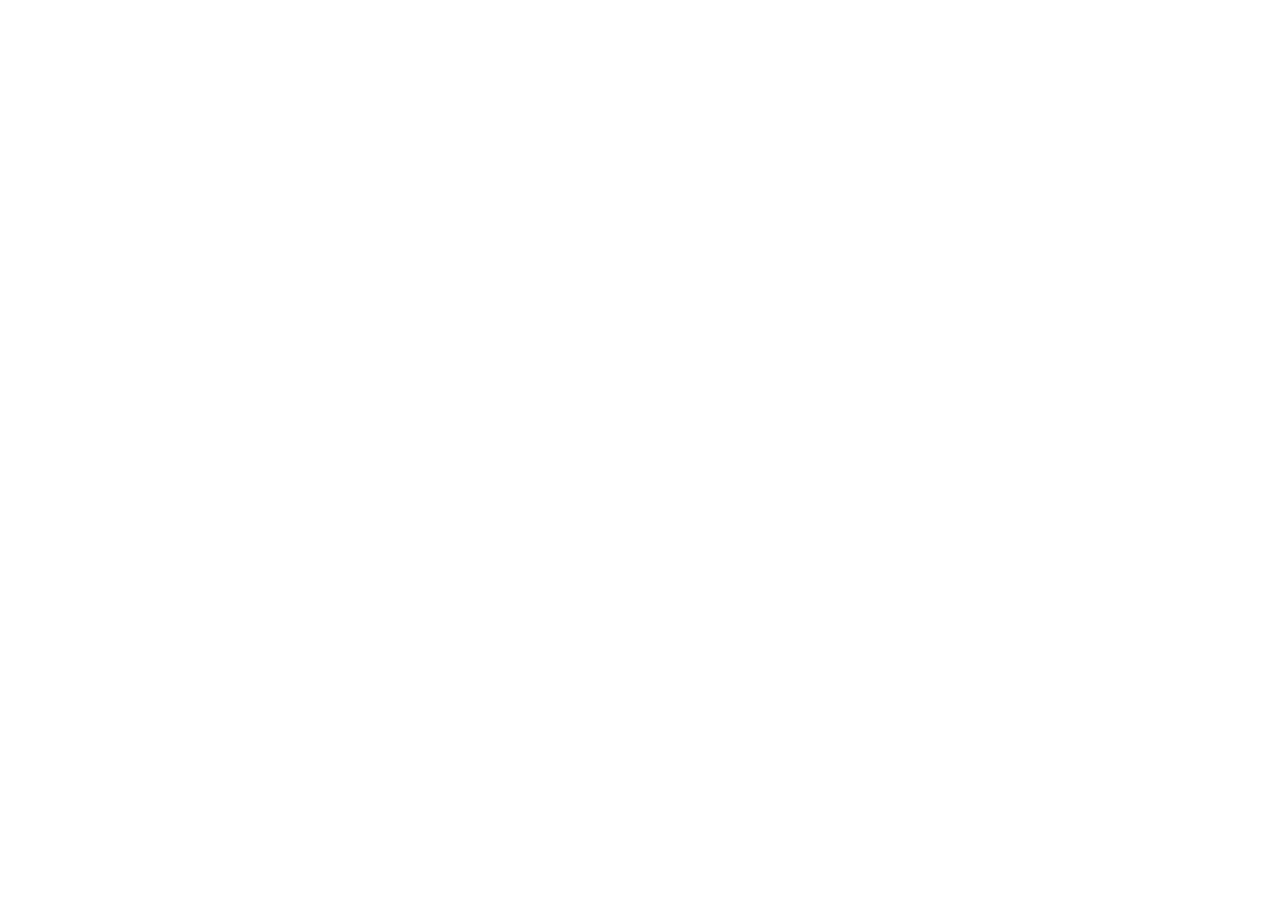
==== commit 341f1939: "Redirect civicscope-pro to civicscope.io" ====
--- a/civicscope-pro/index.html
+++ b/civicscope-pro/index.html
@@ -1,1125 +1,11 @@
 <!DOCTYPE html>
-<html lang="en">
+<html>
 <head>
-<meta charset="UTF-8">
-<meta name="viewport" content="width=device-width, initial-scale=1.0">
-<title>CivicScope Pro — Municipal Project Feasibility</title>
-<link href="https://fonts.googleapis.com/css2?family=Libre+Baskerville:ital,wght@0,400;0,700;1,400&family=IBM+Plex+Mono:wght@400;500&family=IBM+Plex+Sans:wght@300;400;500&display=swap" rel="stylesheet">
-<style>
-  *, *::before, *::after { box-sizing: border-box; margin: 0; padding: 0; }
-  :root {
-    --ink: #1a1a18; --paper: #f5f2eb; --rule: #c8c2b4; --muted: #7a7568;
-    --accent: #2b4c7e; --accent-light: #d6e4f7;
-    --green: #2d6a4f; --green-light: #d8f3dc;
-    --amber: #7d5a00; --amber-light: #fff3cd;
-    --red: #7d2d2d; --red-light: #fde8e8;
-    --pitch: #3d2b6b; --pitch-light: #ede8f8;
-    --forest: #1e3d2f; --forest-light: #d8f3dc;
-    --pro: #1a3a5c; --pro-light: #cce0f5;
-  }
-
-  body { font-family: 'IBM Plex Sans', sans-serif; background: var(--paper); color: var(--ink); min-height: 100vh; }
-
-  /* ── Header ── */
-  header { border-bottom: 2px solid var(--ink); padding: 18px 40px; display: flex; align-items: baseline; gap: 20px; background: var(--paper); }
-  .wordmark { font-family: 'Libre Baskerville', serif; font-size: 1.5rem; font-weight: 700; letter-spacing: -0.02em; }
-  .wordmark span { color: var(--accent); }
-  .pro-badge { font-family: 'IBM Plex Mono', monospace; font-size: 0.6rem; letter-spacing: 0.12em; text-transform: uppercase; background: var(--pro); color: white; padding: 3px 8px; border-radius: 2px; font-weight: 500; margin-left: -8px; }
-  .tagline { font-family: 'IBM Plex Mono', monospace; font-size: 0.65rem; color: var(--muted); letter-spacing: 0.08em; text-transform: uppercase; border-left: 1px solid var(--rule); padding-left: 20px; }
-
-  /* ── Layout ── */
-  main { max-width: 880px; margin: 0 auto; padding: 48px 40px 80px; }
-  .page-label { font-family: 'IBM Plex Mono', monospace; font-size: 0.65rem; letter-spacing: 0.12em; text-transform: uppercase; color: var(--muted); margin-bottom: 8px; }
-  h1 { font-family: 'Libre Baskerville', serif; font-size: 2rem; font-weight: 700; line-height: 1.2; margin-bottom: 10px; }
-  .intro { font-size: 0.95rem; color: var(--muted); line-height: 1.6; max-width: 580px; margin-bottom: 40px; border-left: 3px solid var(--accent); padding-left: 16px; }
-
-  /* ── Pro Banner ── */
-  .pro-banner { background: var(--pro); color: white; padding: 14px 24px; margin-bottom: 32px; display: flex; align-items: center; gap: 16px; border-radius: 2px; }
-  .pro-banner-text { font-size: 0.85rem; line-height: 1.5; }
-  .pro-banner-text strong { font-weight: 500; }
-  .pro-features-list { display: flex; gap: 20px; flex-wrap: wrap; margin-top: 6px; }
-  .pro-feat { font-family: 'IBM Plex Mono', monospace; font-size: 0.62rem; letter-spacing: 0.06em; color: rgba(255,255,255,0.75); }
-  .pro-feat::before { content: '✓ '; color: rgba(255,255,255,0.5); }
-
-  /* ── Form ── */
-  .form-section { margin-bottom: 32px; }
-  .form-section-title { font-family: 'IBM Plex Mono', monospace; font-size: 0.65rem; letter-spacing: 0.1em; text-transform: uppercase; color: var(--muted); padding-bottom: 10px; border-bottom: 1px solid var(--rule); margin-bottom: 18px; }
-  .optional-note { font-style: italic; font-weight: 400; text-transform: none; letter-spacing: 0; margin-left: 6px; }
-  .form-grid { display: grid; grid-template-columns: 1fr 1fr; gap: 20px; }
-  .form-grid-3 { display: grid; grid-template-columns: 1fr 1fr 1fr; gap: 20px; }
-  .field { display: flex; flex-direction: column; gap: 6px; }
-  .field.full { grid-column: 1 / -1; }
-
-  label { font-family: 'IBM Plex Mono', monospace; font-size: 0.68rem; letter-spacing: 0.08em; text-transform: uppercase; color: var(--ink); font-weight: 500; }
-  label .req { color: var(--accent); margin-left: 2px; }
-
-  input[type="text"], input[type="email"], input[type="tel"], select, textarea {
-    font-family: 'IBM Plex Sans', sans-serif; font-size: 0.9rem; color: var(--ink);
-    background: white; border: 1.5px solid var(--rule); border-radius: 2px;
-    padding: 10px 14px; outline: none; transition: border-color 0.15s; width: 100%;
-  }
-  input:focus, select:focus, textarea:focus { border-color: var(--accent); }
-  textarea { min-height: 100px; resize: vertical; line-height: 1.55; }
-  .field-hint { font-size: 0.75rem; color: var(--muted); font-style: italic; line-height: 1.4; }
-  input[readonly] { background: #f0ece3; color: var(--muted); }
-  .zip-row { display: flex; gap: 12px; align-items: flex-start; }
-  .zip-row .field:first-child { flex: 0 0 120px; }
-  .zip-row .field:last-child { flex: 1; }
-  .zip-status { font-family: 'IBM Plex Mono', monospace; font-size: 0.7rem; color: var(--green); margin-top: 4px; min-height: 1em; }
-
-  /* Toggle buttons */
-  .toggle-group { display: flex; flex-wrap: wrap; gap: 8px; }
-  .toggle-btn { font-family: 'IBM Plex Mono', monospace; font-size: 0.7rem; letter-spacing: 0.06em; text-transform: uppercase; background: white; color: var(--muted); border: 1.5px solid var(--rule); padding: 8px 14px; cursor: pointer; border-radius: 2px; transition: all 0.15s; }
-  .toggle-btn:hover { border-color: var(--accent); color: var(--accent); }
-  .toggle-btn.active { background: var(--accent); color: white; border-color: var(--accent); }
-
-  /* Project type grid */
-  .type-grid { display: grid; grid-template-columns: repeat(4, 1fr); gap: 8px; }
-  .type-btn { font-family: 'IBM Plex Mono', monospace; font-size: 0.65rem; letter-spacing: 0.05em; text-transform: uppercase; background: white; color: var(--muted); border: 1.5px solid var(--rule); padding: 12px 10px; cursor: pointer; border-radius: 2px; transition: all 0.15s; text-align: center; line-height: 1.35; }
-  .type-btn:hover { border-color: var(--accent); color: var(--accent); }
-  .type-btn.active { background: var(--accent); color: white; border-color: var(--accent); }
-
-  /* Checkboxes */
-  .checkbox-group { display: flex; flex-wrap: wrap; gap: 10px; }
-  .checkbox-item { display: flex; align-items: center; gap: 8px; font-size: 0.875rem; cursor: pointer; }
-  .checkbox-item input[type="checkbox"] { width: 16px; height: 16px; cursor: pointer; accent-color: var(--accent); }
-
-  /* Submit */
-  .submit-row { display: flex; align-items: center; gap: 16px; margin-bottom: 24px; flex-wrap: wrap; }
-  button.primary { font-family: 'IBM Plex Mono', monospace; font-size: 0.75rem; letter-spacing: 0.08em; text-transform: uppercase; background: var(--accent); color: white; border: none; padding: 13px 28px; cursor: pointer; border-radius: 2px; font-weight: 500; transition: background 0.15s; white-space: nowrap; }
-  button.primary:hover { background: #1e3a62; }
-  button.primary:disabled { background: var(--rule); cursor: not-allowed; }
-  .submit-note { font-size: 0.78rem; color: var(--muted); }
-
-  /* Loading */
-  .loading-state { display: none; align-items: center; gap: 12px; padding: 20px 0; font-family: 'IBM Plex Mono', monospace; font-size: 0.75rem; color: var(--muted); letter-spacing: 0.04em; }
-  .spinner { width: 18px; height: 18px; border: 2px solid var(--rule); border-top-color: var(--accent); border-radius: 50%; animation: spin 0.8s linear infinite; flex-shrink: 0; }
-  @keyframes spin { to { transform: rotate(360deg); } }
-  .error-block { display: none; background: var(--red-light); border-left: 3px solid var(--red); padding: 14px 18px; font-size: 0.85rem; color: var(--red); line-height: 1.5; margin-bottom: 24px; }
-  .divider { border: none; border-top: 2px solid var(--ink); margin: 40px 0; }
-
-  /* ── Results ── */
-  #result { display: none; }
-  .result-header { display: flex; align-items: flex-start; justify-content: space-between; margin-bottom: 20px; gap: 20px; }
-  .result-title { font-family: 'Libre Baskerville', serif; font-size: 1.3rem; margin-bottom: 4px; }
-  .result-meta { font-size: 0.78rem; color: var(--muted); font-family: 'IBM Plex Mono', monospace; line-height: 1.6; }
-  .confidence-badge { font-family: 'IBM Plex Mono', monospace; font-size: 0.65rem; letter-spacing: 0.1em; text-transform: uppercase; padding: 5px 12px; border-radius: 2px; white-space: nowrap; font-weight: 500; flex-shrink: 0; }
-  .confidence-high { background: var(--green-light); color: var(--green); }
-  .confidence-moderate { background: var(--amber-light); color: var(--amber); }
-  .confidence-low { background: var(--red-light); color: var(--red); }
-
-  .result-actions { display: flex; gap: 10px; margin-bottom: 24px; flex-wrap: wrap; }
-  .btn-secondary { font-family: 'IBM Plex Mono', monospace; font-size: 0.7rem; letter-spacing: 0.06em; text-transform: uppercase; background: transparent; color: var(--muted); border: 1px solid var(--rule); padding: 8px 18px; cursor: pointer; border-radius: 2px; transition: all 0.15s; }
-  .btn-secondary:hover { border-color: var(--ink); color: var(--ink); }
-  .btn-secondary.active { border-color: var(--accent); color: var(--accent); }
-
-  /* Reference images */
-  .images-block { margin-bottom: 24px; display: none; }
-  .images-block h3 { font-family: 'IBM Plex Mono', monospace; font-size: 0.65rem; letter-spacing: 0.1em; text-transform: uppercase; color: var(--muted); margin-bottom: 12px; }
-  .image-grid { display: grid; grid-template-columns: repeat(3, 1fr); gap: 10px; }
-  .img-wrapper { display: flex; flex-direction: column; }
-  .img-wrapper img { width: 100%; aspect-ratio: 4/3; object-fit: cover; border-radius: 2px; border: 1px solid var(--rule); background: #e8e4dc; }
-  .image-caption { font-size: 0.68rem; color: var(--muted); margin-top: 5px; font-style: italic; text-align: center; }
-
-  /* Cost range */
-  .cost-range-block { background: white; border: 1.5px solid var(--rule); border-top: 4px solid var(--accent); padding: 28px 32px; margin-bottom: 24px; }
-  .cost-label { font-family: 'IBM Plex Mono', monospace; font-size: 0.65rem; letter-spacing: 0.1em; text-transform: uppercase; color: var(--muted); margin-bottom: 8px; }
-  .cost-range { font-family: 'Libre Baskerville', serif; font-size: 2.4rem; font-weight: 700; color: var(--ink); line-height: 1; margin-bottom: 6px; }
-  .cost-midpoint { font-size: 0.85rem; color: var(--muted); }
-  .cost-midpoint strong { color: var(--ink); font-weight: 500; }
-
-  /* Narrative */
-  .narrative-block { font-size: 0.9rem; line-height: 1.65; color: var(--ink); margin-bottom: 24px; padding: 20px 24px; background: var(--accent-light); border-left: 3px solid var(--accent); }
-
-  /* Assumptions */
-  .assumptions-block { background: white; border: 1.5px solid var(--rule); padding: 20px 24px; margin-bottom: 24px; }
-  .block-label { font-family: 'IBM Plex Mono', monospace; font-size: 0.65rem; letter-spacing: 0.1em; text-transform: uppercase; color: var(--muted); margin-bottom: 14px; }
-  .assumption-list { list-style: none; display: flex; flex-direction: column; gap: 8px; }
-  .assumption-list li { font-size: 0.875rem; line-height: 1.5; padding-left: 16px; position: relative; }
-  .assumption-list li::before { content: '—'; position: absolute; left: 0; color: var(--rule); }
-
-  /* ── PRO: Methodology Block ── */
-  .methodology-block { background: white; border: 1.5px solid var(--rule); border-top: 4px solid var(--pro); padding: 24px 28px; margin-bottom: 24px; }
-  .methodology-block .block-label { color: var(--pro); }
-  .method-grid { display: grid; grid-template-columns: 1fr 1fr; gap: 20px; margin-top: 4px; }
-  .method-item { font-size: 0.85rem; line-height: 1.55; }
-  .method-item-label { font-family: 'IBM Plex Mono', monospace; font-size: 0.62rem; letter-spacing: 0.08em; text-transform: uppercase; color: var(--muted); margin-bottom: 4px; }
-  .method-item-value { color: var(--ink); }
-
-  /* ── PRO: Timeline Block ── */
-  .timeline-block { background: white; border: 1.5px solid var(--rule); border-top: 4px solid var(--pitch); padding: 28px 32px; margin-bottom: 24px; }
-  .timeline-block .block-label { color: var(--pitch); }
-  .timeline-phases { display: flex; flex-direction: column; gap: 0; margin-top: 4px; }
-  .timeline-phase { display: grid; grid-template-columns: 180px 1fr; gap: 20px; padding: 16px 0; border-bottom: 1px solid var(--rule); align-items: start; }
-  .timeline-phase:last-child { border-bottom: none; }
-  .phase-label { font-family: 'IBM Plex Mono', monospace; font-size: 0.68rem; letter-spacing: 0.06em; text-transform: uppercase; color: var(--pitch); font-weight: 500; }
-  .phase-duration { font-family: 'Libre Baskerville', serif; font-size: 1.1rem; font-weight: 700; color: var(--ink); margin-bottom: 4px; }
-  .phase-notes { font-size: 0.82rem; color: var(--muted); line-height: 1.5; }
-  .timeline-total { background: var(--pitch-light); padding: 14px 20px; margin-top: 16px; display: flex; justify-content: space-between; align-items: center; }
-  .timeline-total-label { font-family: 'IBM Plex Mono', monospace; font-size: 0.65rem; letter-spacing: 0.1em; text-transform: uppercase; color: var(--pitch); }
-  .timeline-total-value { font-family: 'Libre Baskerville', serif; font-size: 1.1rem; font-weight: 700; color: var(--pitch); }
-  .timeline-flag { font-size: 0.78rem; color: var(--amber); background: var(--amber-light); padding: 8px 12px; margin-top: 10px; border-left: 3px solid var(--amber); line-height: 1.5; }
-  .section-loading { display: flex; align-items: center; gap: 10px; font-family: 'IBM Plex Mono', monospace; font-size: 0.75rem; color: var(--muted); padding: 8px 0; }
-
-  /* ── PRO: Buyer Advocate Block ── */
-  .advocate-block { background: white; border: 1.5px solid var(--rule); border-top: 4px solid var(--forest); padding: 28px 32px; margin-bottom: 24px; }
-  .advocate-block .block-label { color: var(--forest); }
-  .advocate-intro { font-size: 0.82rem; color: var(--muted); line-height: 1.55; margin-bottom: 20px; font-style: italic; }
-  .advocate-section { margin-bottom: 22px; }
-  .advocate-section:last-child { margin-bottom: 0; }
-  .advocate-section-label { font-family: 'IBM Plex Mono', monospace; font-size: 0.62rem; letter-spacing: 0.1em; text-transform: uppercase; color: var(--muted); padding-bottom: 7px; border-bottom: 1px solid var(--rule); margin-bottom: 12px; }
-  .advocate-questions { list-style: none; display: flex; flex-direction: column; gap: 10px; }
-  .advocate-questions li { font-size: 0.875rem; line-height: 1.55; padding-left: 20px; position: relative; color: var(--ink); }
-  .advocate-questions li::before { content: '→'; position: absolute; left: 0; color: var(--forest); font-size: 0.8rem; top: 1px; }
-  .redflags-list { list-style: none; display: flex; flex-direction: column; gap: 10px; }
-  .redflags-list li { font-size: 0.875rem; line-height: 1.55; padding-left: 20px; position: relative; color: var(--red); }
-  .redflags-list li::before { content: '⚠'; position: absolute; left: 0; font-size: 0.75rem; top: 2px; }
-
-  /* Council Briefing Guide */
-  .briefing-block { background: white; border: 1.5px solid var(--rule); border-top: 4px solid var(--pitch); padding: 28px 32px; margin-bottom: 24px; }
-  .briefing-block > .block-label { color: var(--pitch); }
-  .briefing-intro { font-size: 0.78rem; color: var(--muted); font-style: italic; margin-bottom: 20px; }
-  .briefing-section { margin-bottom: 22px; }
-  .briefing-section:last-child { margin-bottom: 0; }
-  .briefing-section-label { font-family: 'IBM Plex Mono', monospace; font-size: 0.62rem; letter-spacing: 0.1em; text-transform: uppercase; color: var(--muted); padding-bottom: 7px; border-bottom: 1px solid var(--rule); margin-bottom: 12px; }
-  .opening-quote { font-size: 0.95rem; font-style: italic; color: var(--pitch); line-height: 1.55; }
-  .pitch-points { list-style: none; display: flex; flex-direction: column; gap: 10px; }
-  .pitch-points li { font-size: 0.875rem; line-height: 1.55; padding-left: 18px; position: relative; }
-  .pitch-points li::before { content: '→'; position: absolute; left: 0; color: var(--pitch); font-size: 0.8rem; top: 1px; }
-  .qa-item { margin-bottom: 14px; }
-  .qa-item:last-child { margin-bottom: 0; }
-  .qa-q { font-size: 0.82rem; font-weight: 500; color: var(--ink); margin-bottom: 5px; }
-  .qa-a { font-size: 0.875rem; color: var(--muted); padding-left: 14px; border-left: 2px solid var(--rule); line-height: 1.55; }
-  .recommended-ask { font-size: 0.875rem; background: var(--pitch-light); padding: 14px 16px; border-left: 3px solid var(--pitch); line-height: 1.6; }
-
-  /* Procurement Comparison */
-  .procurement-block { margin-bottom: 24px; }
-  .proc-header { background: var(--forest); padding: 20px 28px; }
-  .proc-header h3 { font-family: 'Libre Baskerville', serif; font-size: 1.1rem; color: white; margin-bottom: 4px; }
-  .proc-header p { font-size: 0.8rem; color: rgba(255,255,255,0.65); font-family: 'IBM Plex Mono', monospace; letter-spacing: 0.03em; }
-  .proc-paths { display: grid; grid-template-columns: 1fr 1fr; border: 1.5px solid var(--rule); border-top: none; }
-  .proc-path { padding: 24px; }
-  .proc-path.traditional { background: var(--red-light); border-right: 1px solid var(--rule); }
-  .proc-path.bot { background: var(--forest-light); }
-  .proc-path-label { font-family: 'IBM Plex Mono', monospace; font-size: 0.62rem; letter-spacing: 0.1em; text-transform: uppercase; font-weight: 500; margin-bottom: 10px; padding: 4px 10px; display: inline-block; border-radius: 2px; }
-  .proc-path.traditional .proc-path-label { background: var(--red); color: white; }
-  .proc-path.bot .proc-path-label { background: var(--forest); color: white; }
-  .proc-path h4 { font-family: 'Libre Baskerville', serif; font-size: 1rem; margin-bottom: 14px; }
-  .proc-path.traditional h4 { color: var(--red); }
-  .proc-path.bot h4 { color: var(--forest); }
-  .proc-steps { list-style: none; display: flex; flex-direction: column; gap: 10px; margin-bottom: 16px; }
-  .proc-steps li { font-size: 0.85rem; line-height: 1.5; padding-left: 20px; position: relative; }
-  .proc-path.traditional .proc-steps li::before { content: '✕'; position: absolute; left: 0; color: var(--red); font-size: 0.75rem; top: 2px; }
-  .proc-path.bot .proc-steps li::before { content: '✓'; position: absolute; left: 0; color: var(--forest); font-size: 0.8rem; top: 1px; font-weight: bold; }
-  .proc-callout { font-family: 'IBM Plex Mono', monospace; font-size: 0.75rem; padding: 10px 14px; border-radius: 2px; line-height: 1.5; }
-  .proc-path.traditional .proc-callout { background: rgba(125,45,45,0.1); color: var(--red); border-left: 3px solid var(--red); }
-  .proc-path.bot .proc-callout { background: rgba(30,61,47,0.1); color: var(--forest); border-left: 3px solid var(--forest); }
-
-  /* ── PRO: Edit & Re-run Banner ── */
-  .edit-banner { background: var(--pro-light); border: 1.5px solid var(--pro); padding: 14px 20px; margin-bottom: 24px; display: flex; align-items: center; justify-content: space-between; gap: 16px; }
-  .edit-banner-text { font-size: 0.85rem; color: var(--pro); }
-  .edit-banner-text strong { font-weight: 500; }
-  .btn-edit { font-family: 'IBM Plex Mono', monospace; font-size: 0.7rem; letter-spacing: 0.06em; text-transform: uppercase; background: var(--pro); color: white; border: none; padding: 8px 18px; cursor: pointer; border-radius: 2px; white-space: nowrap; }
-  .btn-edit:hover { background: #122d4a; }
-
-  /* CTA */
-  .cta-block { background: var(--ink); padding: 32px; margin-bottom: 24px; display: flex; align-items: center; justify-content: space-between; gap: 24px; }
-  .cta-text h4 { font-family: 'Libre Baskerville', serif; font-size: 1.1rem; color: white; margin-bottom: 6px; }
-  .cta-text p { font-size: 0.85rem; color: rgba(255,255,255,0.65); line-height: 1.55; max-width: 440px; }
-  .cta-action { flex-shrink: 0; text-align: center; }
-  .cta-name { font-family: 'Libre Baskerville', serif; font-size: 1rem; color: white; margin-bottom: 2px; }
-  .cta-company { font-family: 'IBM Plex Mono', monospace; font-size: 0.65rem; color: rgba(255,255,255,0.5); letter-spacing: 0.08em; text-transform: uppercase; margin-bottom: 14px; }
-  .cta-btn { font-family: 'IBM Plex Mono', monospace; font-size: 0.75rem; letter-spacing: 0.06em; text-transform: uppercase; background: white; color: var(--ink); border: none; padding: 12px 24px; cursor: pointer; border-radius: 2px; text-decoration: none; display: inline-block; font-weight: 500; transition: background 0.15s; }
-  .cta-btn:hover { background: #e8e4dc; }
-
-  /* Disclaimer */
-  .disclaimer { font-size: 0.72rem; color: var(--muted); line-height: 1.5; border-top: 1px solid var(--rule); padding-top: 16px; font-style: italic; margin-bottom: 24px; }
-
-  /* Clarifying Questions Modal */
-  .clarify-overlay { position: fixed; inset: 0; background: rgba(26,26,24,0.6); z-index: 1000; display: flex; align-items: center; justify-content: center; padding: 20px; backdrop-filter: blur(2px); }
-  .clarify-modal { background: var(--paper); border: 2px solid var(--ink); max-width: 560px; width: 100%; padding: 36px; position: relative; }
-  .clarify-eyebrow { font-family: 'IBM Plex Mono', monospace; font-size: 0.62rem; letter-spacing: 0.12em; text-transform: uppercase; color: var(--pro); margin-bottom: 10px; }
-  .clarify-title { font-family: 'Libre Baskerville', serif; font-size: 1.2rem; font-weight: 700; margin-bottom: 8px; }
-  .clarify-subtitle { font-size: 0.85rem; color: var(--muted); line-height: 1.55; margin-bottom: 28px; }
-  .clarify-questions { display: flex; flex-direction: column; gap: 20px; margin-bottom: 28px; }
-  .clarify-q { display: flex; flex-direction: column; gap: 7px; }
-  .clarify-q label { font-family: 'IBM Plex Mono', monospace; font-size: 0.7rem; letter-spacing: 0.07em; text-transform: uppercase; color: var(--ink); font-weight: 500; }
-  .clarify-q textarea { font-family: 'IBM Plex Sans', sans-serif; font-size: 0.9rem; color: var(--ink); background: white; border: 1.5px solid var(--rule); border-radius: 2px; padding: 10px 14px; outline: none; transition: border-color 0.15s; width: 100%; resize: vertical; min-height: 64px; }
-  .clarify-q textarea:focus { border-color: var(--accent); }
-  .clarify-actions { display: flex; align-items: center; gap: 16px; flex-wrap: wrap; }
-  .clarify-hint { font-size: 0.75rem; color: var(--muted); font-style: italic; }
-  .clarify-pro-note { font-family: 'IBM Plex Mono', monospace; font-size: 0.65rem; color: var(--pro); letter-spacing: 0.04em; margin-bottom: 20px; padding: 8px 12px; background: var(--pro-light); border-left: 3px solid var(--pro); }
-
-  /* Footer */
-  footer { border-top: 1px solid var(--rule); padding: 20px 40px; font-family: 'IBM Plex Mono', monospace; font-size: 0.65rem; color: var(--muted); letter-spacing: 0.06em; display: flex; justify-content: space-between; }
-
-  /* Responsive */
-  @media (max-width: 640px) {
-    main { padding: 32px 20px 60px; }
-    header { padding: 16px 20px; flex-direction: column; gap: 6px; }
-    .form-grid, .form-grid-3 { grid-template-columns: 1fr; }
-    .type-grid { grid-template-columns: repeat(2, 1fr); }
-    .image-grid { grid-template-columns: repeat(2, 1fr); }
-    .proc-paths { grid-template-columns: 1fr; }
-    .proc-path.traditional { border-right: none; border-bottom: 1px solid var(--rule); }
-    .cta-block { flex-direction: column; text-align: center; }
-    .cta-text p { max-width: 100%; }
-    .cost-range { font-size: 1.8rem; }
-    footer { flex-direction: column; gap: 8px; padding: 16px 20px; }
-    .method-grid { grid-template-columns: 1fr; }
-    .timeline-phase { grid-template-columns: 1fr; gap: 4px; }
-    .edit-banner { flex-direction: column; align-items: flex-start; }
-    .pro-features-list { gap: 10px; }
-  }
-
-  @media print {
-    header .tagline, .form-section, h1, .intro, .page-label, .submit-row,
-    .loading-state, .result-actions, .pro-banner, footer, .edit-banner { display: none !important; }
-    main { padding: 0; }
-    body { background: white; }
-    #result { display: block !important; }
-    .cta-block { background: #f5f5f5 !important; }
-    .proc-header { background: #2d4a3a !important; }
-  }
-</style>
+  <meta charset="UTF-8">
+  <meta http-equiv="refresh" content="0;url=https://www.civicscope.io/civicscope-pro">
+  <title>CivicScope Pro — Redirecting...</title>
 </head>
 <body>
-
-<header>
-  <div class="wordmark">Civic<span>Scope</span> <span class="pro-badge">Pro</span></div>
-  <div class="tagline">Municipal Project Feasibility — JBK Development</div>
-</header>
-
-<main>
-  <div class="page-label">Pro Feasibility Screening Tool</div>
-  <h1>Is your project worth pursuing?</h1>
-  <p class="intro">The professional tool for municipal buyers — deeper estimates, methodology transparency, timeline projections, and questions to ask your designer or contractor before signing anything.</p>
-
-  <!-- Pro Feature Banner -->
-  <div class="pro-banner">
-    <div class="pro-banner-text">
-      <strong>CivicScope Pro</strong> — built for experienced municipal buyers
-      <div class="pro-features-list">
-        <span class="pro-feat">Always-on clarifying questions</span>
-        <span class="pro-feat">Cost methodology</span>
-        <span class="pro-feat">Project timeline</span>
-        <span class="pro-feat">Buyer advocate</span>
-        <span class="pro-feat">Edit &amp; re-run</span>
-        <span class="pro-feat">Print report</span>
-      </div>
-    </div>
-  </div>
-
-  <!-- ── SECTION 1: Location ── -->
-  <div class="form-section">
-    <div class="form-section-title">Location</div>
-    <div class="form-grid">
-      <div class="field">
-        <label>ZIP Code <span class="req">*</span></label>
-        <input type="text" id="zip" placeholder="e.g. 46032" maxlength="5" oninput="if(this.value.length===5) handleZip(this.value)" />
-        <div class="zip-status" id="zipStatus"></div>
-      </div>
-      <div class="field">
-        <label>State <span class="req">*</span></label>
-        <input type="text" id="state" placeholder="Auto-filled from ZIP" readonly />
-      </div>
-      <div class="field full">
-        <label>Municipality <span class="req">*</span></label>
-        <input type="text" id="location" placeholder="City of Mishawaka" />
-        <div class="field-hint">Enter the name of your town, city, or county</div>
-      </div>
-    </div>
-  </div>
-
-  <!-- ── SECTION 2: Project ── -->
-  <div class="form-section">
-    <div class="form-section-title">Project</div>
-    <div class="field full" style="margin-bottom: 20px;">
-      <label>Project Type <span class="req">*</span></label>
-      <div class="type-grid">
-        <button class="type-btn" data-type="DPW / Public Works Garage" data-search="public works garage municipal">DPW / Public Works Garage</button>
-        <button class="type-btn" data-type="Fire or EMS Station" data-search="fire station municipal building">Fire or EMS Station</button>
-        <button class="type-btn" data-type="Municipal Office / Town Hall" data-search="town hall municipal office building">Municipal Office / Town Hall</button>
-        <button class="type-btn" data-type="Community Center or Library" data-search="community center library municipal">Community Center / Library</button>
-        <button class="type-btn" data-type="Courts (Pickleball / Tennis / Basketball)" data-search="pickleball tennis courts municipal park">Courts (Pickleball / Tennis)</button>
-        <button class="type-btn" data-type="Park Building (Restroom / Pavilion / Shelter)" data-search="park pavilion restroom shelter municipal">Park Building / Pavilion</button>
-        <button class="type-btn" data-type="Salt Storage / Maintenance Building" data-search="salt storage building municipal dpw">Salt Storage / Maint. Bldg</button>
-        <button class="type-btn" data-type="Something Else" data-search="municipal building construction">Something Else</button>
-      </div>
-      <input type="hidden" id="projectType" value="" />
-      <input type="hidden" id="imageSearch" value="" />
-    </div>
-
-    <div class="field full" style="margin-bottom: 20px;">
-      <label>New Build or Renovation</label>
-      <div class="toggle-group" id="buildTypeGroup">
-        <button class="toggle-btn active" data-val="New construction">New Construction</button>
-        <button class="toggle-btn" data-val="Renovation / addition to existing structure">Renovation / Addition</button>
-      </div>
-      <input type="hidden" id="buildType" value="New construction" />
-    </div>
-
-    <div class="field full">
-      <label>Describe the Project <span class="req">*</span></label>
-      <textarea id="scope" placeholder="Describe what you have in mind in plain language. For example: We need a simple garage for our street department — two or three bays, one large enough for a plow truck, basic heat and lighting, no office space. We have an existing town-owned site."></textarea>
-      <div class="field-hint">The more detail you provide, the tighter the cost range. Pro always asks 2 clarifying questions to further sharpen your estimate.</div>
-    </div>
-  </div>
-
-  <!-- ── SECTION 3: Site Conditions ── -->
-  <div class="form-section">
-    <div class="form-section-title">Site Conditions <span class="optional-note">— optional, improves accuracy</span></div>
-    <div class="form-grid">
-      <div class="field full">
-        <label>Site Topography</label>
-        <div class="toggle-group" id="topoGroup">
-          <button class="toggle-btn" data-val="Flat / level site">Flat / Level</button>
-          <button class="toggle-btn" data-val="Gently sloped">Gently Sloped</button>
-          <button class="toggle-btn" data-val="Steeply sloped">Steeply Sloped</button>
-          <button class="toggle-btn" data-val="Wooded / clearing required">Wooded / Clearing Required</button>
-          <button class="toggle-btn" data-val="Existing structure requires demolition">Demo of Existing Structure</button>
-        </div>
-        <input type="hidden" id="topography" value="" />
-      </div>
-      <div class="field full">
-        <label>Utilities Available On-Site</label>
-        <div class="checkbox-group">
-          <label class="checkbox-item"><input type="checkbox" id="util-water" value="Municipal water"> Municipal Water</label>
-          <label class="checkbox-item"><input type="checkbox" id="util-sewer" value="Municipal sewer"> Municipal Sewer</label>
-          <label class="checkbox-item"><input type="checkbox" id="util-electric" value="Electric service"> Electric Service</label>
-          <label class="checkbox-item"><input type="checkbox" id="util-none" value="No utilities on site"> No Utilities On-Site</label>
-        </div>
-      </div>
-    </div>
-  </div>
-
-  <div class="submit-row">
-    <button class="primary" id="submitBtn" onclick="runFeasibility()">Run Feasibility Check</button>
-    <div class="submit-note">Takes about 30 seconds &nbsp;·&nbsp; Pro always refines your estimate</div>
-  </div>
-
-  <div class="loading-state" id="loading">
-    <div class="spinner"></div>
-    <span id="loadingMsg">Analyzing regional cost data and project parameters...</span>
-  </div>
-  <div class="error-block" id="errorBlock"></div>
-
-  <hr class="divider" id="resultDivider" style="display:none">
-
-  <!-- ── RESULTS ── -->
-  <div id="result">
-
-    <div class="result-header">
-      <div>
-        <div class="result-title" id="resultTitle">Preliminary Feasibility Indicator</div>
-        <div class="result-meta" id="resultMeta"></div>
-      </div>
-      <div class="confidence-badge" id="confidenceBadge"></div>
-    </div>
-
-    <!-- Pro action row -->
-    <div class="result-actions">
-      <button class="btn-secondary" onclick="window.print()">↓ Print / Save as PDF</button>
-      <button class="btn-secondary" id="editBtn" onclick="editAndRerun()">✎ Edit Inputs &amp; Re-run</button>
-    </div>
-
-    <!-- Edit & Re-run Banner (shown after first run) -->
-    <div class="edit-banner" id="editBanner" style="display:none">
-      <div class="edit-banner-text"><strong>Editing your inputs.</strong> Change anything and re-run to see how it affects the estimate.</div>
-      <button class="btn-edit" onclick="rerunFromEdit()">Re-run Estimate</button>
-    </div>
-
-    <!-- Reference Images -->
-    <div class="images-block" id="imagesBlock">
-      <h3>Reference Projects — Similar Construction Type</h3>
-      <div class="image-grid" id="imageGrid"></div>
-      <div class="field-hint" style="margin-top:8px;">Visual reference only — example projects of similar type and scale.</div>
-    </div>
-
-    <!-- Cost Range -->
-    <div class="cost-range-block">
-      <div class="cost-label">Estimated Project Cost Range</div>
-      <div class="cost-range" id="costRange">—</div>
-      <div class="cost-midpoint" id="costMidpoint"></div>
-    </div>
-
-    <!-- Narrative -->
-    <div class="narrative-block" id="narrativeBlock"></div>
-
-    <!-- Assumptions -->
-    <div class="assumptions-block">
-      <div class="block-label">Assumptions Behind This Estimate</div>
-      <ul class="assumption-list" id="assumptionList"></ul>
-    </div>
-
-    <!-- PRO: Cost Methodology -->
-    <div class="methodology-block">
-      <div class="block-label">How This Estimate Was Built — Pro</div>
-      <div id="methodologyContent">
-        <div class="section-loading">
-          <div class="spinner" style="border-top-color:var(--pro);"></div>
-          Building cost methodology...
-        </div>
-      </div>
-    </div>
-
-    <!-- PRO: Project Timeline -->
-    <div class="timeline-block">
-      <div class="block-label">Estimated Project Timeline</div>
-      <p class="briefing-intro" style="margin-top:4px;">From today through construction completion — with regional notes for your state.</p>
-      <div id="timelineContent">
-        <div class="section-loading">
-          <div class="spinner" style="border-top-color:var(--pitch);"></div>
-          Estimating project timeline...
-        </div>
-      </div>
-    </div>
-
-    <!-- Council Briefing Guide -->
-    <div class="briefing-block">
-      <div class="block-label">Council Briefing Guide</div>
-      <p class="briefing-intro">AI-generated talking points tailored to your project. Review and edit before using.</p>
-      <div id="briefingContent">
-        <div class="section-loading">
-          <div class="spinner" style="border-top-color:var(--pitch);"></div>
-          Drafting your council briefing guide...
-        </div>
-      </div>
-    </div>
-
-    <!-- PRO: Buyer Advocate -->
-    <div class="advocate-block">
-      <div class="block-label">Buyer Advocate — Questions to Ask &amp; Red Flags to Watch</div>
-      <p class="advocate-intro">Pro users get a municipal buyer's advocate perspective — questions to ask designers and contractors before committing, and warning signs of scope creep or fee inflation.</p>
-      <div id="advocateContent">
-        <div class="section-loading">
-          <div class="spinner" style="border-top-color:var(--forest);"></div>
-          Building your buyer advocate guide...
-        </div>
-      </div>
-    </div>
-
-    <!-- Procurement Comparison -->
-    <div class="procurement-block">
-      <div class="proc-header">
-        <h3>Understanding Your Path to Getting This Built</h3>
-        <p>The procurement path you choose affects your total cost, your timeline, and how much risk your municipality carries</p>
-      </div>
-      <div class="proc-paths">
-        <div class="proc-path traditional">
-          <div class="proc-path-label">Traditional Path</div>
-          <h4>Plan-Spec-Low Bid</h4>
-          <ul class="proc-steps">
-            <li>Design and engineering fees paid <strong>before any commitment</strong> — typically 8–12% of project cost spent before a shovel hits the ground</li>
-            <li>Public bid advertising required — <strong>12–18 months</strong> from design start to groundbreaking</li>
-            <li>Legally required to accept the <strong>lowest bidder</strong> regardless of track record or fit</li>
-            <li>Change orders average <strong>11% cost growth</strong> after award on public low-bid projects</li>
-            <li>If bids exceed budget, design fees are <strong>spent with nothing to show</strong></li>
-          </ul>
-          <div class="proc-callout" id="tradCallout">On a project in this range, design fees and change order risk can add significantly to your final cost.</div>
-        </div>
-        <div class="proc-path bot">
-          <div class="proc-path-label">Alternative Path</div>
-          <h4>Build-Operate-Transfer (BOT) / P3</h4>
-          <ul class="proc-steps">
-            <li><strong>No upfront design spend.</strong> Receive a Guaranteed Maximum Price before committing to design dollars</li>
-            <li>Design and contractor teams engaged together <strong>from day one</strong> — maximizing value engineering before costs are locked</li>
-            <li>In Indiana, BOT statute allows GMP procurement — <strong>no low-bid requirement</strong></li>
-            <li><strong>No change orders</strong> — cost overrun risk stays with the developer, not your municipality</li>
-            <li>Privately delivered — <strong>reduced administrative burden</strong> on municipal staff throughout the project</li>
-          </ul>
-          <div class="proc-callout">Developer fee ~4% of project cost. No change orders. Budget certainty from day one.</div>
-        </div>
-      </div>
-    </div>
-
-    <!-- CTA -->
-    <div class="cta-block">
-      <div class="cta-text">
-        <h4>Ready to explore how to deliver this project?</h4>
-        <p>JBK Development helps Indiana and Michigan municipalities evaluate feasibility and structure projects from concept through construction — often avoiding the risks of the traditional design&#8211;bid&#8211;build process.</p>
-      </div>
-      <div class="cta-action">
-        <div class="cta-name">Keith Plummer</div>
-        <div class="cta-company">JBK Development</div>
-        <a href="mailto:keith@jbkdevelopment.com" class="cta-btn">Start a Conversation →</a>
-      </div>
-    </div>
-
-    <p class="disclaimer">
-      This is a preliminary feasibility indicator only, not a formal cost estimate. It is intended to support early internal go/no-go decisions and should not be used for budgeting, procurement, or council appropriations without professional verification. Actual costs depend on site conditions, design requirements, local labor markets, and material prices at time of bid. CivicScope is a tool of JBK Development.
-    </p>
-
-  </div><!-- /#result -->
-
-  <!-- ── CLARIFYING QUESTIONS MODAL ── -->
-  <div class="clarify-overlay" id="clarifyOverlay" style="display:none">
-    <div class="clarify-modal">
-      <div class="clarify-eyebrow">Pro — Estimate Refinement</div>
-      <div class="clarify-title" id="clarifyTitle">Two questions to sharpen your estimate</div>
-      <div class="clarify-pro-note">Pro always asks these questions — they're the fastest way to move from a wide range to a defensible number.</div>
-      <div class="clarify-subtitle" id="clarifySubtitle">Your description gives us a solid starting point. These answers will narrow the cost range and improve your confidence level.</div>
-      <div class="clarify-questions" id="clarifyQuestions"></div>
-      <div class="clarify-actions">
-        <button class="primary" onclick="submitClarifications()">Sharpen My Estimate</button>
-        <span class="clarify-hint">Takes 30 seconds</span>
-      </div>
-    </div>
-  </div>
-
-</main>
-
-<footer>
-  <span style="font-family:'IBM Plex Mono',monospace;font-size:0.6rem;color:var(--muted);letter-spacing:0.06em;">v2.0.0 — Pro</span>
-  <span>CivicScope &nbsp;·&nbsp; JBK Development &nbsp;·&nbsp; keith@jbkdevelopment.com</span>
-  <span>For planning purposes only — not a licensed cost estimate</span>
-</footer>
-
-<script>
-// ── Session & Data Capture ───────────────────────────────────────────
-let _sessionId = null;
-let _runId = null;
-
-async function logAction(action, data) {
-  try {
-    const r = await fetch('/api/log', {
-      method: 'POST',
-      headers: { 'Content-Type': 'application/json' },
-      body: JSON.stringify({ action, data })
-    });
-    return await r.json();
-  } catch (e) { return null; }
-}
-
-async function initSession() {
-  const result = await logAction('create_session', {
-    referrer: document.referrer || null,
-    userAgent: navigator.userAgent,
-    product: 'pro'
-  });
-  if (result && result.session_id) _sessionId = result.session_id;
-}
-initSession();
-
-// ── Clarifying Questions ─────────────────────────────────────────────
-let _clarifyQuestions = [];
-let _pendingRunData = null;
-
-function showClarifyModal(questions) {
-  _clarifyQuestions = questions;
-  const container = document.getElementById('clarifyQuestions');
-  container.innerHTML = '';
-  questions.forEach(q => {
-    const div = document.createElement('div');
-    div.className = 'clarify-q';
-    div.innerHTML = `<label>${q.label}</label><textarea id="clarify_${q.id}" placeholder="${q.placeholder}" rows="2"></textarea>`;
-    container.appendChild(div);
-  });
-  document.getElementById('clarifyOverlay').style.display = 'flex';
-}
-
-async function submitClarifications() {
-  if (!_pendingRunData) return;
-  const answers = _clarifyQuestions.map(q => {
-    const val = document.getElementById('clarify_' + q.id)?.value?.trim();
-    return val ? `${q.label}: ${val}` : null;
-  }).filter(Boolean);
-  document.getElementById('clarifyOverlay').style.display = 'none';
-  if (answers.length > 0) {
-    _pendingRunData.scope = _pendingRunData.scope + '\n\nAdditional details: ' + answers.join('. ');
-  }
-  await executeRun(_pendingRunData);
-}
-
-// ── ZIP Code lookup ──────────────────────────────────────────────────
-async function handleZip(zip) {
-  if (zip.length !== 5) return;
-  try {
-    const resp = await fetch(`https://api.zippopotam.us/us/${zip}`);
-    if (!resp.ok) throw new Error('Not found');
-    const data = await resp.json();
-    const place = data.places[0];
-    document.getElementById('state').value = place['state'];
-    document.getElementById('zipStatus').textContent = `✓ ${place['place name']}, ${place['state abbreviation']}`;
-    document.getElementById('zipStatus').style.color = 'var(--green)';
-  } catch {
-    document.getElementById('zipStatus').textContent = 'ZIP not found — enter state manually';
-    document.getElementById('zipStatus').style.color = 'var(--amber)';
-    document.getElementById('state').removeAttribute('readonly');
-  }
-}
-
-// ── Toggle groups ────────────────────────────────────────────────────
-document.querySelectorAll('.type-btn').forEach(btn => {
-  btn.addEventListener('click', () => {
-    document.querySelectorAll('.type-btn').forEach(b => b.classList.remove('active'));
-    btn.classList.add('active');
-    document.getElementById('projectType').value = btn.dataset.type;
-    document.getElementById('imageSearch').value = btn.dataset.search;
-  });
-});
-
-document.querySelectorAll('#buildTypeGroup .toggle-btn').forEach(btn => {
-  btn.addEventListener('click', () => {
-    document.querySelectorAll('#buildTypeGroup .toggle-btn').forEach(b => b.classList.remove('active'));
-    btn.classList.add('active');
-    document.getElementById('buildType').value = btn.dataset.val;
-  });
-});
-
-document.querySelectorAll('#topoGroup .toggle-btn').forEach(btn => {
-  btn.addEventListener('click', () => {
-    document.querySelectorAll('#topoGroup .toggle-btn').forEach(b => b.classList.remove('active'));
-    btn.classList.add('active');
-    document.getElementById('topography').value = btn.dataset.val;
-  });
-});
-
-// ── Helpers ──────────────────────────────────────────────────────────
-function formatCurrency(n) {
-  if (n >= 1000000) return '$' + (n / 1000000).toFixed(2).replace(/\.?0+$/, '') + 'M';
-  return '$' + n.toLocaleString('en-US');
-}
-
-function getUtilities() {
-  const vals = ['util-water','util-sewer','util-electric','util-none']
-    .filter(id => document.getElementById(id).checked)
-    .map(id => document.getElementById(id).value);
-  return vals.length ? vals.join(', ') : 'Not specified';
-}
-
-function loadImages(searchQuery) {
-  const grid = document.getElementById('imageGrid');
-  const block = document.getElementById('imagesBlock');
-  grid.innerHTML = '';
-  const terms = [
-    encodeURIComponent(searchQuery),
-    encodeURIComponent(searchQuery.split(' ').slice(0,4).join(' ') + ' building'),
-    encodeURIComponent(searchQuery.split(' ').slice(0,3).join(' ') + ' architecture')
-  ];
-  terms.forEach((kw, i) => {
-    const wrap = document.createElement('div');
-    wrap.className = 'img-wrapper';
-    const img = document.createElement('img');
-    img.src = `https://source.unsplash.com/400x300/?${kw}&sig=${Date.now()+i}`;
-    img.alt = 'Reference project';
-    img.onerror = () => { wrap.style.display = 'none'; };
-    const cap = document.createElement('div');
-    cap.className = 'image-caption';
-    cap.textContent = 'Reference only — similar project type';
-    wrap.appendChild(img);
-    wrap.appendChild(cap);
-    grid.appendChild(wrap);
-  });
-  block.style.display = 'block';
-}
-
-function updateProcCallout(low, high) {
-  const designLow = formatCurrency(Math.round(low * 0.08));
-  const designHigh = formatCurrency(Math.round(high * 0.12));
-  const changeRisk = formatCurrency(Math.round(((low + high) / 2) * 0.11));
-  document.getElementById('tradCallout').textContent =
-    `On a project in this range: design fees ${designLow}–${designHigh} before commitment, plus ~${changeRisk} in estimated change order exposure after low-bid award.`;
-}
-
-// ── API calls ─────────────────────────────────────────────────────────
-async function callClaude(prompt) {
-  const resp = await fetch('/api/claude', {
-    method: 'POST',
-    headers: { 'Content-Type': 'application/json' },
-    body: JSON.stringify({
-      model: 'claude-sonnet-4-20250514',
-      max_tokens: 1200,
-      messages: [{ role: 'user', content: prompt }]
-    })
-  });
-  const data = await resp.json();
-  const text = data.content.map(i => i.text || '').join('');
-  return JSON.parse(text.replace(/```json|```/g, '').trim());
-}
-
-async function callClaudeRaw(prompt, maxTokens = 800) {
-  const resp = await fetch('/api/claude', {
-    method: 'POST',
-    headers: { 'Content-Type': 'application/json' },
-    body: JSON.stringify({
-      model: 'claude-sonnet-4-20250514',
-      max_tokens: maxTokens,
-      messages: [{ role: 'user', content: prompt }]
-    })
-  });
-  const data = await resp.json();
-  const text = data.content.map(i => i.text || '').join('');
-  return JSON.parse(text.replace(/```json|```/g, '').trim());
-}
-
-// ── Edit & Re-run ────────────────────────────────────────────────────
-function editAndRerun() {
-  // Scroll back to form, show edit banner in results
-  document.querySelector('main').scrollIntoView({ behavior: 'smooth', block: 'start' });
-  document.getElementById('editBanner').style.display = 'flex';
-  document.getElementById('editBtn').classList.add('active');
-  document.getElementById('submitBtn').style.display = 'none';
-}
-
-function rerunFromEdit() {
-  document.getElementById('editBanner').style.display = 'none';
-  document.getElementById('editBtn').classList.remove('active');
-  document.getElementById('submitBtn').style.display = 'inline-block';
-  runFeasibility();
-}
-
-// ── Main feasibility run ─────────────────────────────────────────────
-async function runFeasibility() {
-  const zip      = document.getElementById('zip').value.trim();
-  const location = document.getElementById('location').value.trim();
-  const state    = document.getElementById('state').value.trim();
-  const type     = document.getElementById('projectType').value;
-  const buildType = document.getElementById('buildType').value;
-  const scope    = document.getElementById('scope').value.trim();
-  const topo     = document.getElementById('topography').value;
-  const utils    = getUtilities();
-  const imgSearch = document.getElementById('imageSearch').value;
-
-  if (!location || !state || !type || !scope) {
-    alert('Please fill in your location, select a project type, and describe your project.');
-    return;
-  }
-
-  _pendingRunData = { zip, location, state, type, buildType, scope, topo, utils, imgSearch };
-
-  // PRO: Always ask clarifying questions — hide submit, show loading briefly
-  const btn = document.getElementById('submitBtn');
-  btn.disabled = true;
-  btn.textContent = 'Preparing questions...';
-
-  try {
-    const questions = await callClaudeRaw(
-      `You are helping a municipal official get a precise construction cost estimate. They described their project as:\n\nPROJECT TYPE: ${type}\nSTATE: ${state}\nDESCRIPTION: "${scope}"\n\nGenerate exactly 2 clarifying questions that would most improve cost estimate accuracy. Focus on the highest-impact unknowns first — usually size/scale, then functional specifics. Only ask what is NOT already clearly answered in the description.\n\nRespond ONLY with valid JSON array, no markdown:\n[\n  { "id": "q1", "label": "Short question label", "placeholder": "e.g. example answer..." },\n  { "id": "q2", "label": "Short question label", "placeholder": "e.g. example answer..." }\n]`
-    );
-    btn.disabled = false;
-    btn.textContent = 'Run Feasibility Check';
-    if (questions && questions.length > 0) {
-      showClarifyModal(questions);
-      return;
-    }
-  } catch(e) {
-    // fallthrough if question gen fails
-  }
-
-  btn.disabled = false;
-  btn.textContent = 'Run Feasibility Check';
-  await executeRun(_pendingRunData);
-}
-
-// ── Execute the estimate ─────────────────────────────────────────────
-async function executeRun(runData) {
-  const { zip, location, state, type, buildType, scope, topo, utils, imgSearch } = runData;
-
-  const btn = document.getElementById('submitBtn');
-  const loading = document.getElementById('loading');
-  const loadingMsg = document.getElementById('loadingMsg');
-  const errorBlock = document.getElementById('errorBlock');
-  const resultEl = document.getElementById('result');
-  const divider = document.getElementById('resultDivider');
-
-  btn.disabled = true;
-  loading.style.display = 'flex';
-  loadingMsg.textContent = 'Analyzing regional cost data and project parameters...';
-  errorBlock.style.display = 'none';
-  resultEl.style.display = 'none';
-  divider.style.display = 'none';
-  document.getElementById('imagesBlock').style.display = 'none';
-
-  // Reset async blocks
-  document.getElementById('methodologyContent').innerHTML = `<div class="section-loading"><div class="spinner" style="border-top-color:var(--pro);"></div> Building cost methodology...</div>`;
-  document.getElementById('timelineContent').innerHTML = `<div class="section-loading"><div class="spinner" style="border-top-color:var(--pitch);"></div> Estimating project timeline...</div>`;
-  document.getElementById('briefingContent').innerHTML = `<div class="section-loading"><div class="spinner" style="border-top-color:var(--pitch);"></div> Drafting council briefing guide...</div>`;
-  document.getElementById('advocateContent').innerHTML = `<div class="section-loading"><div class="spinner" style="border-top-color:var(--forest);"></div> Building buyer advocate guide...</div>`;
-  document.getElementById('editBanner').style.display = 'none';
-
-  const prompt = `You are a municipal construction cost advisor helping local government officials assess project feasibility before engaging architects or contractors.
-
-LOCATION: ${location}, ${state} (ZIP: ${zip})
-PROJECT TYPE: ${type}
-BUILD TYPE: ${buildType}
-DESCRIPTION: ${scope}
-SITE TOPOGRAPHY: ${topo || 'Not specified'}
-UTILITIES ON SITE: ${utils}
-
-Provide an honest preliminary cost range based on regional construction costs for ${state}. Factor in all site conditions provided.
-
-Respond ONLY with valid JSON, no markdown, no preamble:
-{
-  "low": <integer dollar amount>,
-  "high": <integer dollar amount>,
-  "confidence": "<High|Moderate|Low>",
-  "confidence_reason": "<one sentence>",
-  "narrative": "<2-3 sentences for a non-technical town manager>",
-  "assumptions": ["<assumption 1>","<assumption 2>","<assumption 3>","<assumption 4>","<site or utility assumption>"],
-  "project_label": "<3-6 word label, e.g. 'DPW 3-Bay Equipment Garage'>",
-  "methodology": {
-    "basis": "<one sentence: what cost basis was used, e.g. RSMeans regional unit costs, recent Indiana public bid data>",
-    "sf_range": "<estimated square footage range used, or 'N/A' if not applicable>",
-    "cost_per_sf": "<estimated cost per SF range, or 'N/A'>",
-    "key_drivers": ["<top cost driver 1>","<top cost driver 2>","<top cost driver 3>"],
-    "exclusions": ["<what is NOT in this estimate>","<exclusion 2>"]
-  }
-}
-
-Rules:
-- Include contractor overhead, general conditions, permitting, and basic engineering/design allowance
-- Exclude land acquisition
-- If no utilities on site, add realistic extension costs
-- Renovation projects typically 60-80% of new construction per SF
-- Vague descriptions get Low confidence and wider ranges
-- ${state} regional labor market costs should be reflected
-- Write for a town manager, not a contractor`;
-
-  const runStart = Date.now();
-
-  try {
-    const rd = await callClaude(prompt);
-    const runDuration = Date.now() - runStart;
-
-    // Log run
-    logAction('log_run', {
-      session_id: _sessionId,
-      zip, state, municipality: location,
-      project_type: type, build_type: buildType,
-      scope_description: scope, topography: topo,
-      utilities: utils.split(', ').filter(Boolean),
-      cost_low: rd.low, cost_high: rd.high,
-      cost_midpoint: Math.round((rd.low + rd.high) / 2),
-      confidence: rd.confidence, confidence_reason: rd.confidence_reason,
-      narrative: rd.narrative, assumptions: rd.assumptions,
-      project_label: rd.project_label,
-      run_duration_ms: runDuration,
-      product: 'pro'
-    }).then(r => { if (r && r.run_id) _runId = r.run_id; });
-
-    // Populate header
-    document.getElementById('resultTitle').textContent = rd.project_label || 'Preliminary Feasibility Indicator';
-    document.getElementById('resultMeta').innerHTML = `${location}, ${state} &nbsp;·&nbsp; ${type} &nbsp;·&nbsp; ${buildType}`;
-
-    const badge = document.getElementById('confidenceBadge');
-    badge.textContent = rd.confidence + ' Confidence';
-    badge.className = 'confidence-badge confidence-' + rd.confidence.toLowerCase();
-
-    // Cost range
-    document.getElementById('costRange').textContent = formatCurrency(rd.low) + ' – ' + formatCurrency(rd.high);
-    const mid = Math.round((rd.low + rd.high) / 2);
-    document.getElementById('costMidpoint').innerHTML = `Midpoint: <strong>${formatCurrency(mid)}</strong> &nbsp;·&nbsp; ${rd.confidence_reason}`;
-    document.getElementById('narrativeBlock').textContent = rd.narrative;
-
-    // Assumptions
-    const ul = document.getElementById('assumptionList');
-    ul.innerHTML = '';
-    rd.assumptions.forEach(a => {
-      const li = document.createElement('li');
-      li.textContent = a;
-      ul.appendChild(li);
-    });
-
-    // PRO: Methodology
-    if (rd.methodology) renderMethodology(rd.methodology);
-
-    // Procurement callout
-    updateProcCallout(rd.low, rd.high);
-
-    // Show results
-    divider.style.display = 'block';
-    resultEl.style.display = 'block';
-    resultEl.scrollIntoView({ behavior: 'smooth', block: 'start' });
-
-    // Load images
-    if (imgSearch) loadImages(imgSearch);
-
-    // Fire async Pro sections
-    fetchBriefing(rd.project_label, rd.low, rd.high, state, location, type, scope, buildType)
-      .then(b => renderBriefing(b))
-      .catch(() => { document.getElementById('briefingContent').innerHTML = '<p style="font-size:0.85rem;color:var(--muted);">Could not generate briefing guide.</p>'; });
-
-    fetchTimeline(rd.project_label, rd.low, rd.high, state, type, buildType)
-      .then(t => renderTimeline(t))
-      .catch(() => { document.getElementById('timelineContent').innerHTML = '<p style="font-size:0.85rem;color:var(--muted);">Could not generate timeline.</p>'; });
-
-    fetchAdvocate(rd.project_label, rd.low, rd.high, state, type, scope)
-      .then(a => renderAdvocate(a))
-      .catch(() => { document.getElementById('advocateContent').innerHTML = '<p style="font-size:0.85rem;color:var(--muted);">Could not generate buyer guide.</p>'; });
-
-  } catch (err) {
-    errorBlock.textContent = 'Something went wrong — ' + (err.message || 'please try again.');
-    errorBlock.style.display = 'block';
-  } finally {
-    btn.disabled = false;
-    loading.style.display = 'none';
-  }
-}
-
-// ── PRO: Methodology render ──────────────────────────────────────────
-function renderMethodology(m) {
-  const html = `
-    <div class="method-grid">
-      <div class="method-item">
-        <div class="method-item-label">Cost Basis</div>
-        <div class="method-item-value">${m.basis}</div>
-      </div>
-      <div class="method-item">
-        <div class="method-item-label">Estimated Size Range</div>
-        <div class="method-item-value">${m.sf_range}</div>
-      </div>
-      <div class="method-item">
-        <div class="method-item-label">Estimated Cost / SF</div>
-        <div class="method-item-value">${m.cost_per_sf}</div>
-      </div>
-      <div class="method-item">
-        <div class="method-item-label">Key Cost Drivers</div>
-        <div class="method-item-value">${m.key_drivers.join(' · ')}</div>
-      </div>
-    </div>
-    <div style="margin-top:16px;">
-      <div class="method-item-label" style="margin-bottom:6px;">Not Included in This Estimate</div>
-      <ul class="assumption-list">${m.exclusions.map(e => `<li>${e}</li>`).join('')}</ul>
-    </div>`;
-  document.getElementById('methodologyContent').innerHTML = html;
-}
-
-// ── PRO: Timeline ────────────────────────────────────────────────────
-async function fetchTimeline(label, low, high, state, type, buildType) {
-  const prompt = `You are a municipal project timeline advisor. Estimate the realistic timeline for this project:
-
-PROJECT: ${label}
-STATE: ${state}
-TYPE: ${type} — ${buildType}
-COST RANGE: ${formatCurrency(low)} – ${formatCurrency(high)}
-
-Provide a realistic timeline with three phases. Account for ${state}-specific factors (permit timing, winter construction, public approval processes).
-
-Respond ONLY with valid JSON, no markdown:
-{
-  "phases": [
-    { "name": "Pre-Design & Approvals", "duration": "<e.g. 2-3 months>", "notes": "<what happens here specific to this project>" },
-    { "name": "Design & Permitting", "duration": "<e.g. 4-6 months>", "notes": "<what happens here>" },
-    { "name": "Construction", "duration": "<e.g. 6-9 months>", "notes": "<what happens here>" }
-  ],
-  "total": "<e.g. 12-18 months from decision to ribbon-cutting>",
-  "regional_flag": "<one sentence about any ${state}-specific timing issue — permit delays, winter groundbreaking constraints, etc. or null if none>"
-}`;
-
-  return await callClaudeRaw(prompt, 600);
-}
-
-function renderTimeline(t) {
-  let html = '<div class="timeline-phases">';
-  t.phases.forEach(p => {
-    html += `<div class="timeline-phase">
-      <div>
-        <div class="phase-label">${p.name}</div>
-        <div class="phase-duration">${p.duration}</div>
-      </div>
-      <div class="phase-notes">${p.notes}</div>
-    </div>`;
-  });
-  html += '</div>';
-  html += `<div class="timeline-total"><span class="timeline-total-label">Total Estimated Timeline</span><span class="timeline-total-value">${t.total}</span></div>`;
-  if (t.regional_flag) {
-    html += `<div class="timeline-flag">⚑ Regional note: ${t.regional_flag}</div>`;
-  }
-  document.getElementById('timelineContent').innerHTML = html;
-}
-
-// ── PRO: Buyer Advocate ──────────────────────────────────────────────
-async function fetchAdvocate(label, low, high, state, type, scope) {
-  const prompt = `You are a municipal buyer's advocate helping a town manager navigate working with designers and contractors on a capital project. The project is:
-
-PROJECT: ${label}
-STATE: ${state}
-TYPE: ${type}
-DESCRIPTION: ${scope}
-BUDGET RANGE: ${formatCurrency(low)} – ${formatCurrency(high)}
-
-Generate practical guidance for the municipal buyer to protect themselves.
-
-Respond ONLY with valid JSON, no markdown:
-{
-  "questions_for_designer": [
-    "<specific question to ask architect/engineer before signing — project-specific>",
-    "<second question>",
-    "<third question>"
-  ],
-  "questions_for_contractor": [
-    "<specific question to ask GC or DB firm before signing>",
-    "<second question>",
-    "<third question>"
-  ],
-  "red_flags": [
-    "<warning sign of scope creep or fee inflation — specific to this project type>",
-    "<second red flag>",
-    "<third red flag>"
-  ],
-  "pro_tip": "<one sentence of the single most important thing this municipality should do before committing to a designer or contractor>"
-}`;
-
-  return await callClaudeRaw(prompt, 800);
-}
-
-function renderAdvocate(a) {
-  let html = '';
-  html += `<div class="advocate-section">
-    <div class="advocate-section-label">Questions to Ask Your Designer / Architect</div>
-    <ul class="advocate-questions">${a.questions_for_designer.map(q => `<li>${q}</li>`).join('')}</ul>
-  </div>`;
-  html += `<div class="advocate-section">
-    <div class="advocate-section-label">Questions to Ask Your Contractor or DB Firm</div>
-    <ul class="advocate-questions">${a.questions_for_contractor.map(q => `<li>${q}</li>`).join('')}</ul>
-  </div>`;
-  html += `<div class="advocate-section">
-    <div class="advocate-section-label">Red Flags to Watch For</div>
-    <ul class="redflags-list">${a.red_flags.map(f => `<li>${f}</li>`).join('')}</ul>
-  </div>`;
-  html += `<div style="margin-top:16px; background:var(--forest-light); padding:14px 16px; border-left:3px solid var(--forest); font-size:0.875rem; line-height:1.6; color:var(--forest);">
-    <strong>Pro Tip:</strong> ${a.pro_tip}
-  </div>`;
-  document.getElementById('advocateContent').innerHTML = html;
-}
-
-// ── Council Briefing Guide ───────────────────────────────────────────
-async function fetchBriefing(label, low, high, state, location, type, scope, buildType) {
-  const prompt = `You are a municipal communications advisor helping a town manager prepare to present a capital project to their council.
-
-PROJECT: ${label}
-LOCATION: ${location}, ${state}
-TYPE: ${type} — ${buildType}
-DESCRIPTION: ${scope}
-ESTIMATED COST RANGE: ${formatCurrency(low)} – ${formatCurrency(high)} (midpoint ~${formatCurrency(Math.round((low+high)/2))})
-
-Respond ONLY with valid JSON, no markdown:
-{
-  "opening": "<One natural sentence the manager can say to open this topic at a council meeting>",
-  "talking_points": ["<why this project matters>","<why now>","<how to frame the cost range>"],
-  "likely_questions": [
-    { "q": "<most likely skeptical council question>", "a": "<brief answer>" },
-    { "q": "<second question>", "a": "<brief answer>" },
-    { "q": "<third question>", "a": "<brief answer>" }
-  ],
-  "next_step": "<One sentence — the lowest-commitment ask to move this forward>"
-}`;
-  return await callClaudeRaw(prompt, 1000);
-}
-
-function renderBriefing(b) {
-  let html = '';
-  html += `<div class="briefing-section"><div class="briefing-section-label">Opening Line</div><div class="opening-quote">"${b.opening}"</div></div>`;
-  html += `<div class="briefing-section"><div class="briefing-section-label">Key Talking Points</div><ul class="pitch-points">${b.talking_points.map(p => `<li>${p}</li>`).join('')}</ul></div>`;
-  html += `<div class="briefing-section"><div class="briefing-section-label">Likely Council Questions &amp; Suggested Answers</div>`;
-  b.likely_questions.forEach(qa => {
-    html += `<div class="qa-item"><div class="qa-q">Q: ${qa.q}</div><div class="qa-a">${qa.a}</div></div>`;
-  });
-  html += `</div>`;
-  html += `<div class="briefing-section"><div class="briefing-section-label">Recommended Ask to Council</div><div class="recommended-ask">${b.next_step}</div></div>`;
-  document.getElementById('briefingContent').innerHTML = html;
-}
-</script>
+  <script>window.location.replace("https://www.civicscope.io/civicscope-pro");</script>
 </body>
 </html>
